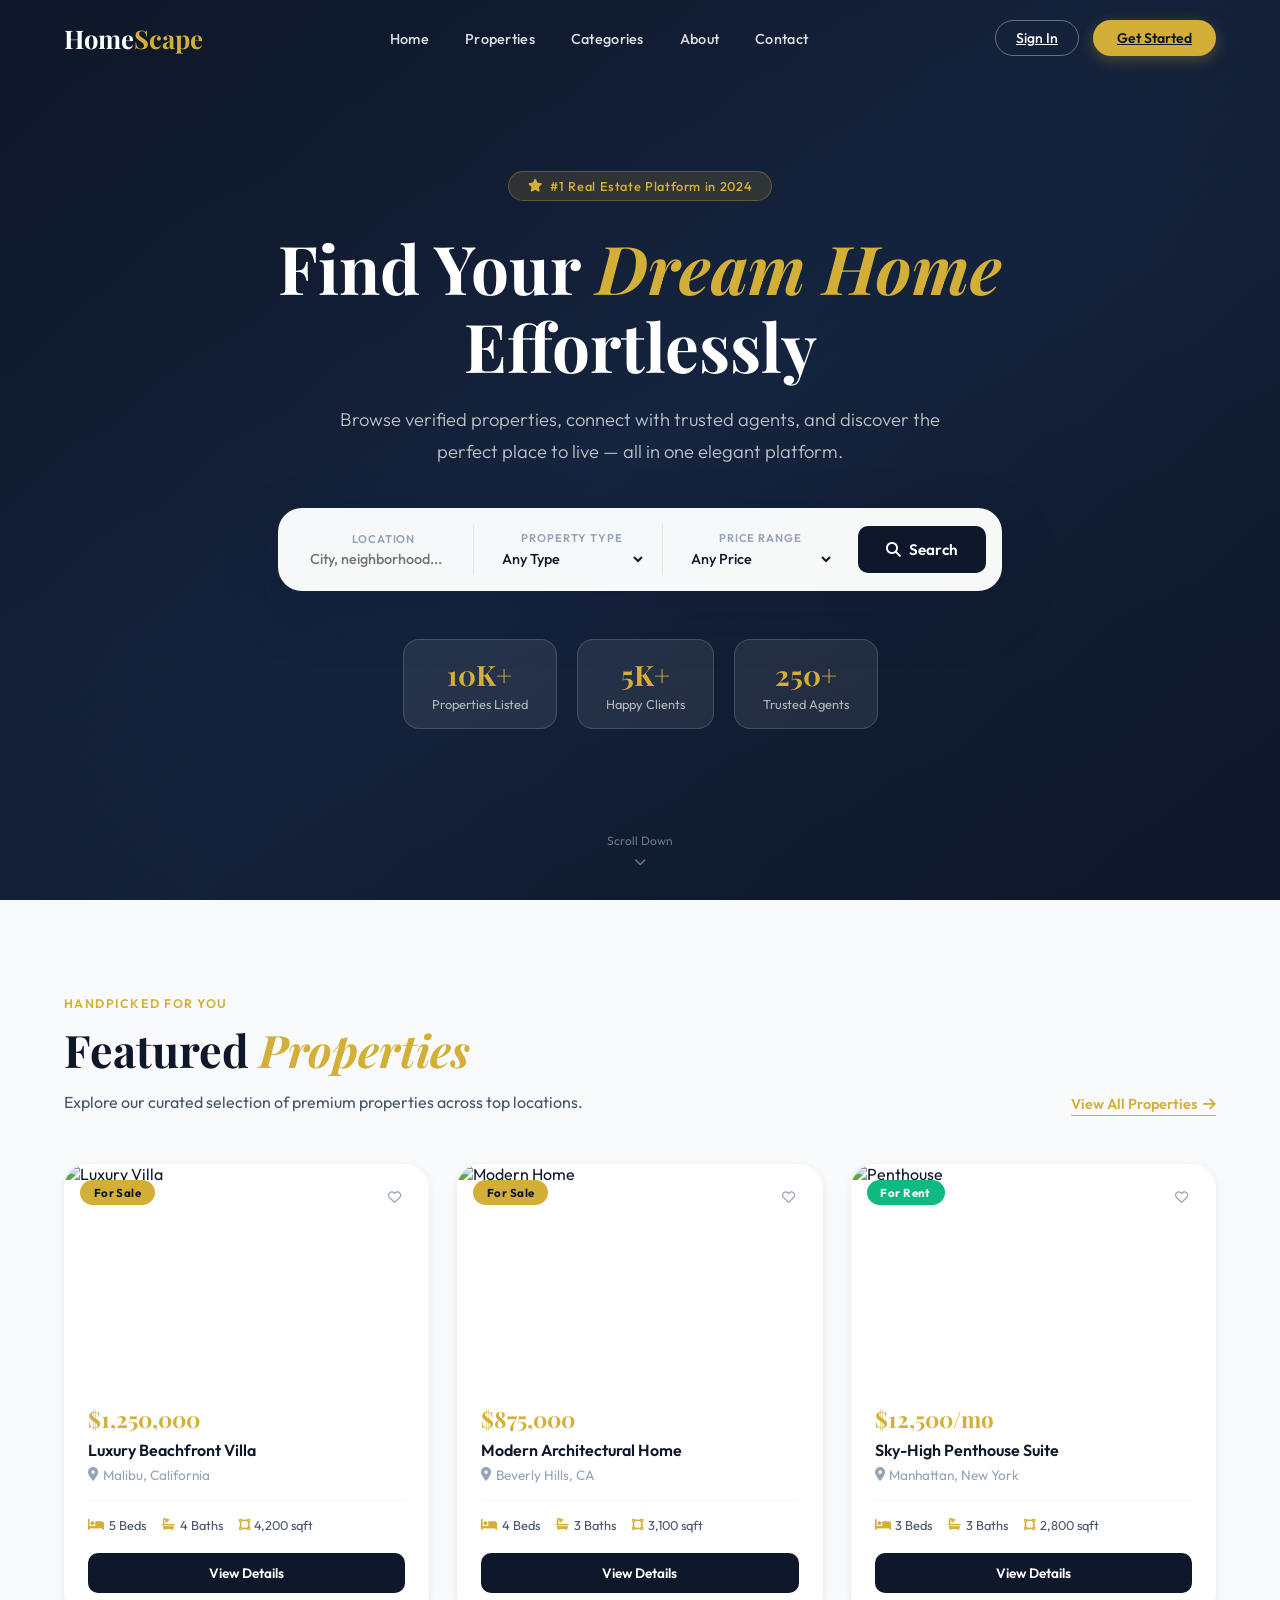
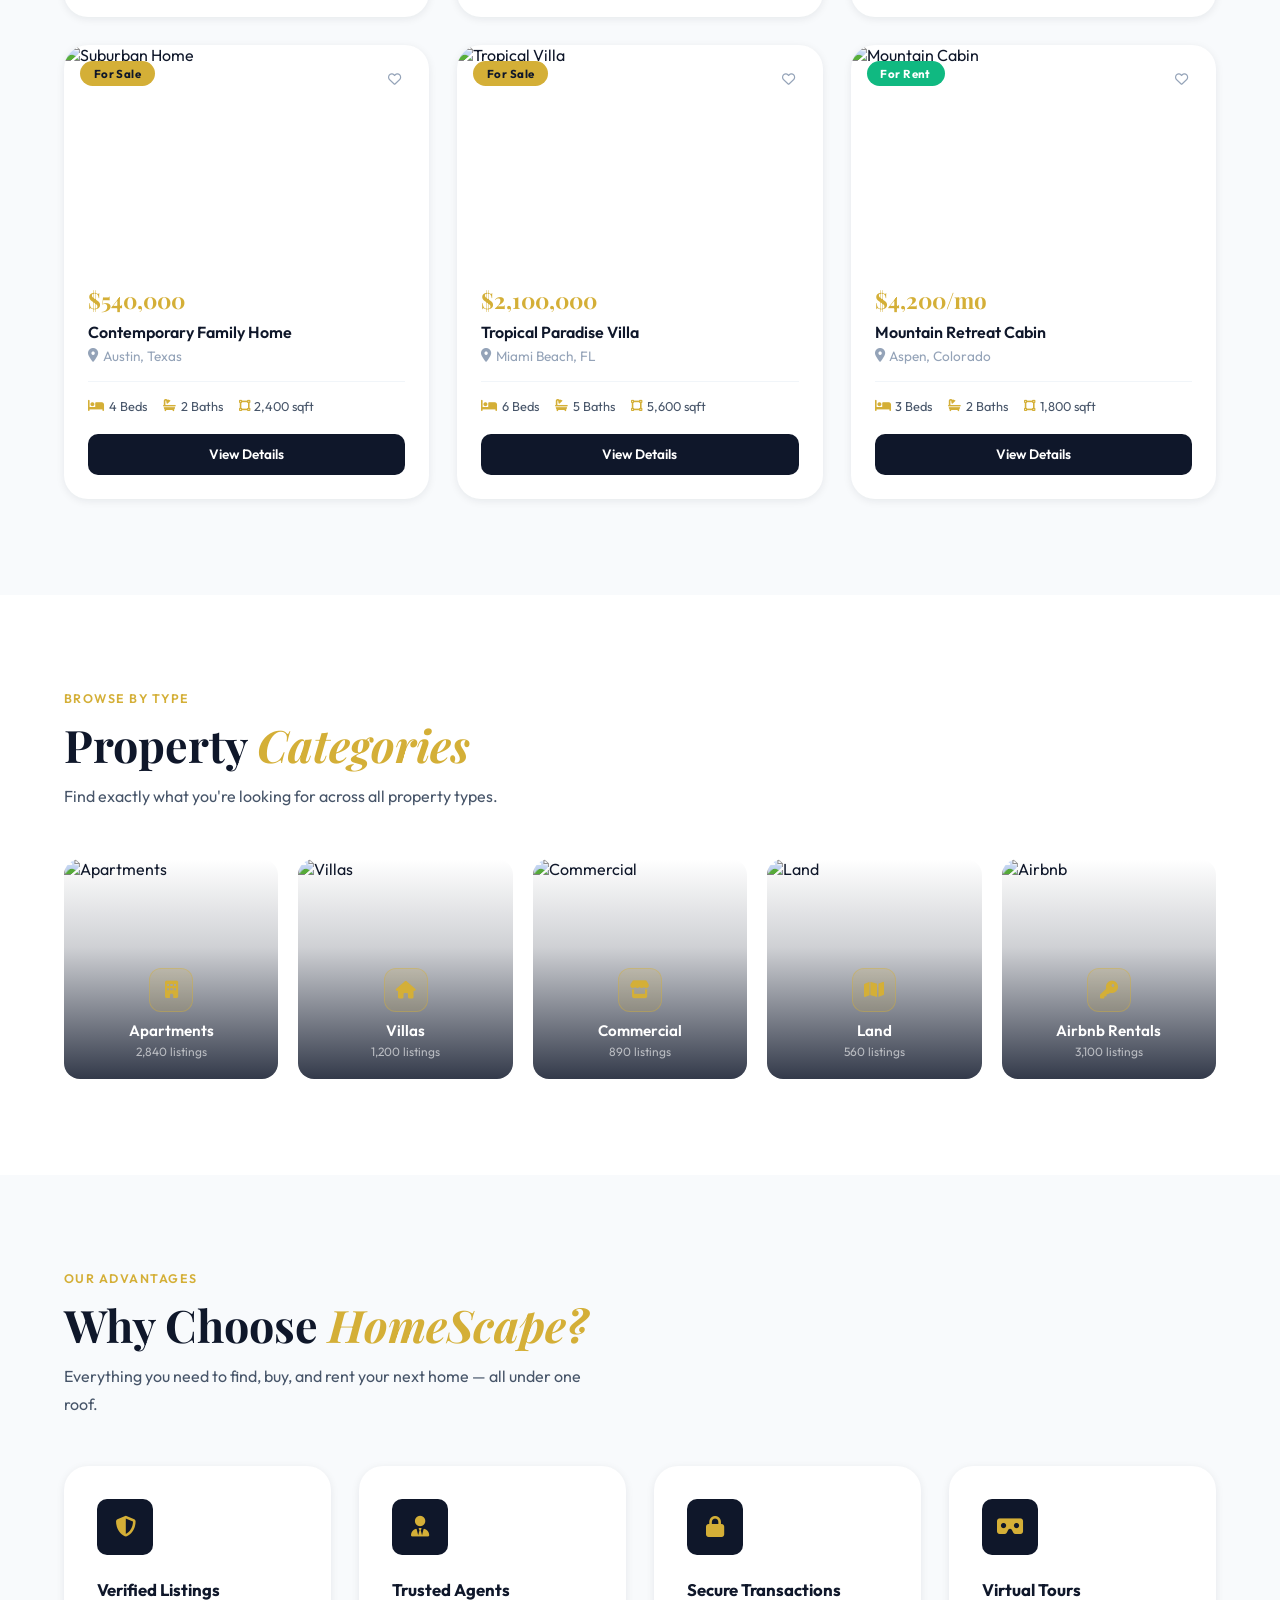
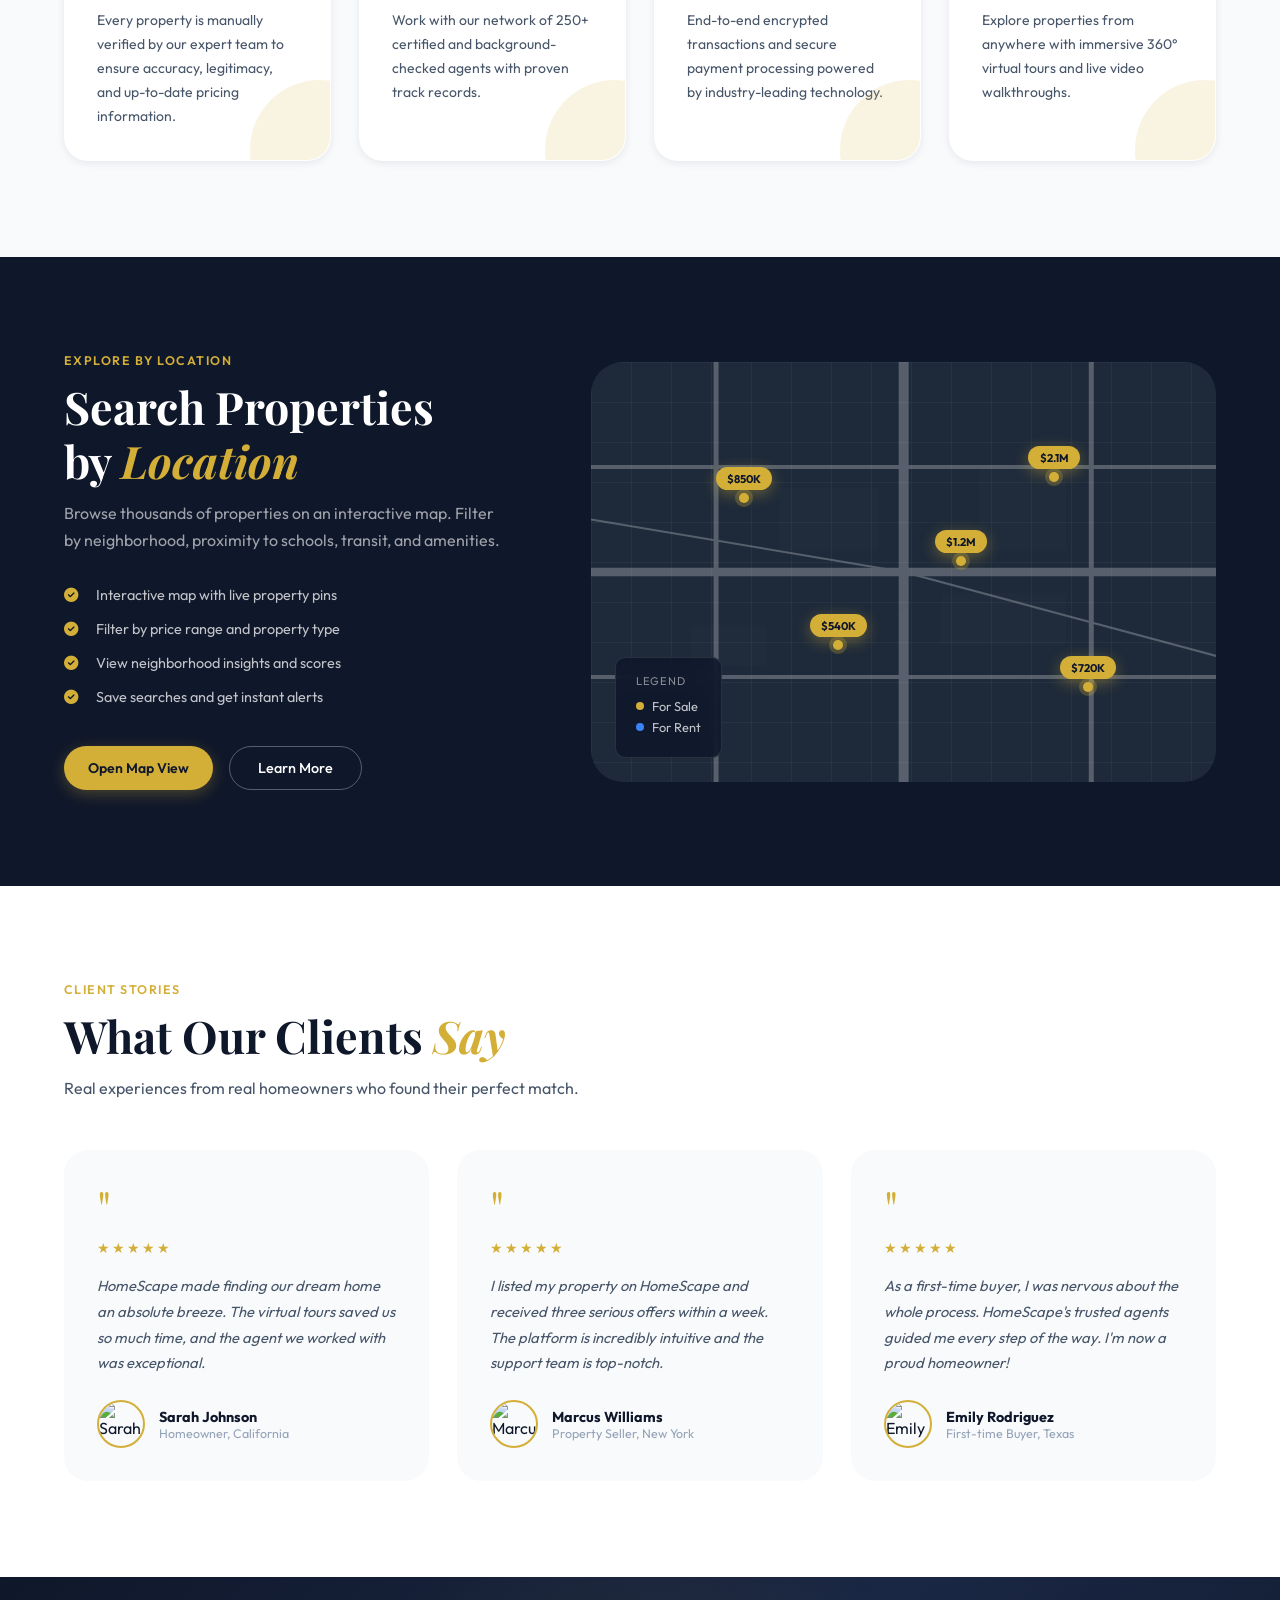
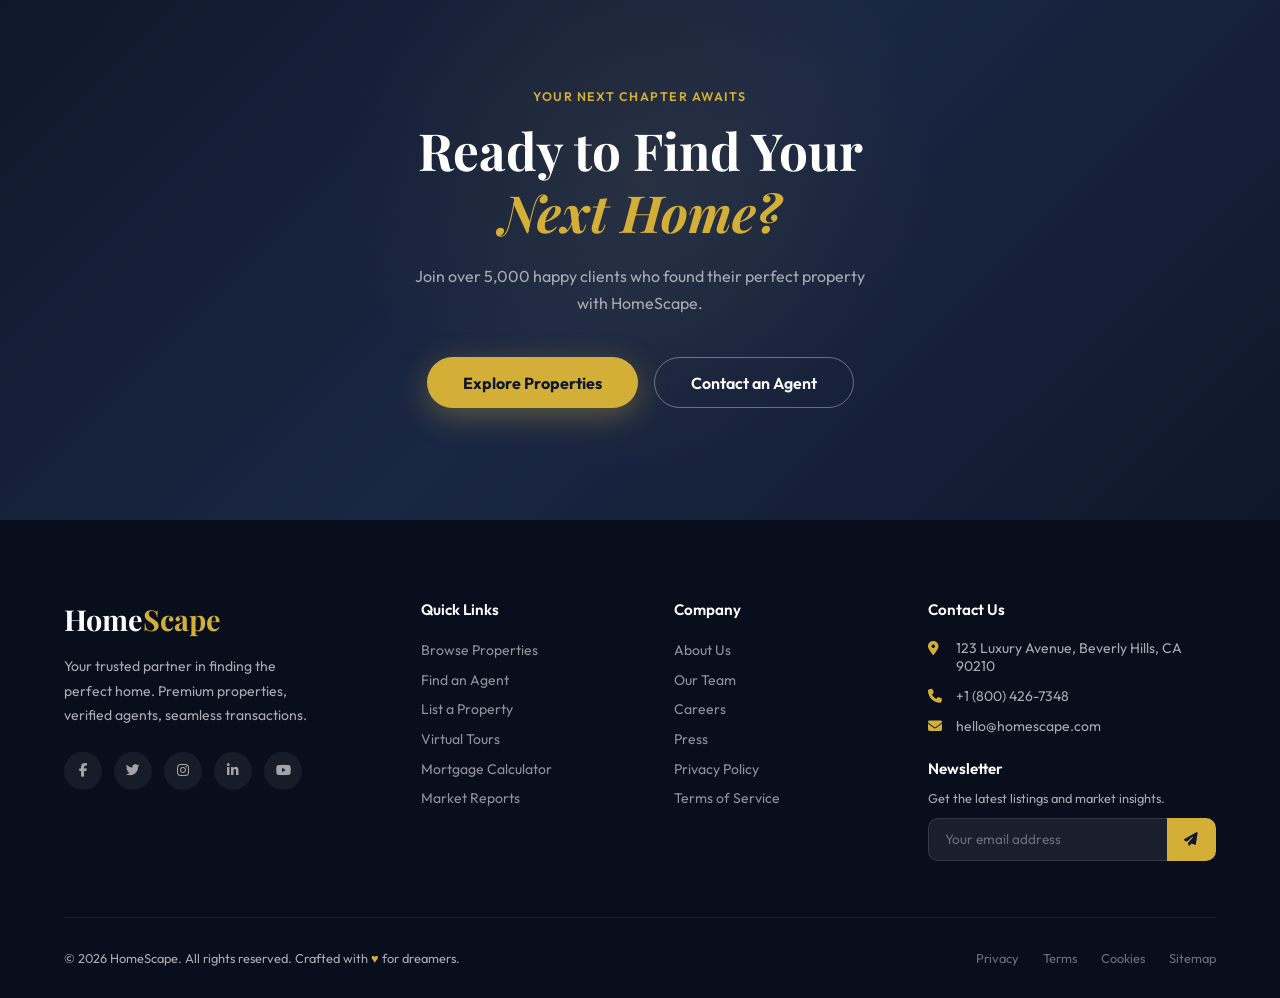
==== real-estate-website/frontend/landing.html @ cc68b68a "changes on login and registering" ====
<!DOCTYPE html>
<html lang="en">

<head>
  <meta charset="UTF-8">
  <meta name="viewport" content="width=device-width, initial-scale=1.0">
  <title>HomeScape — Find Your Dream Home</title>
  <link rel="preconnect" href="https://fonts.googleapis.com">
  <link rel="preconnect" href="https://fonts.gstatic.com" crossorigin>
  <link href="https://fonts.googleapis.com/css2?family=Playfair+Display:wght@400;500;600;700&family=Outfit:wght@300;400;500;600&display=swap" rel="stylesheet">
  <link rel="stylesheet" href="https://cdnjs.cloudflare.com/ajax/libs/font-awesome/6.5.0/css/all.min.css">
  <style>
    *,
    *::before,
    *::after {
      box-sizing: border-box;
      margin: 0;
      padding: 0;
    }

    :root {
      --navy: #0F172A;
      --navy-light: #1E293B;
      --navy-mid: #334155;
      --white: #FFFFFF;
      --gold: #D4AF37;
      --gold-light: #E8C84A;
      --gold-dim: rgba(212, 175, 55, 0.15);
      --gray-bg: #F8FAFC;
      --gray-100: #F1F5F9;
      --gray-200: #E2E8F0;
      --gray-400: #94A3B8;
      --gray-600: #475569;
      --shadow-sm: 0 2px 8px rgba(15, 23, 42, 0.08);
      --shadow-md: 0 8px 24px rgba(15, 23, 42, 0.12);
      --shadow-lg: 0 20px 60px rgba(15, 23, 42, 0.18);
      --shadow-gold: 0 8px 32px rgba(212, 175, 55, 0.25);
      --radius-sm: 10px;
      --radius-md: 16px;
      --radius-lg: 24px;
      --radius-xl: 32px;
      --transition: all 0.35s cubic-bezier(0.4, 0, 0.2, 1);
    }

    html {
      scroll-behavior: smooth;
    }

    body {
      font-family: 'Outfit', sans-serif;
      background: var(--white);
      color: var(--navy);
      overflow-x: hidden;
    }

    /* ── LOADER ── */
    #loader {
      position: fixed;
      inset: 0;
      background: var(--navy);
      display: flex;
      flex-direction: column;
      align-items: center;
      justify-content: center;
      z-index: 9999;
      transition: opacity 0.6s ease, visibility 0.6s ease;
    }

    #loader.hidden {
      opacity: 0;
      visibility: hidden;
    }

    .loader-logo {
      font-family: 'Playfair Display', serif;
      font-size: 2.5rem;
      color: var(--white);
      font-weight: 700;
    }

    .loader-logo span {
      color: var(--gold);
    }

    .loader-bar {
      width: 200px;
      height: 3px;
      background: rgba(255, 255, 255, 0.1);
      border-radius: 10px;
      margin-top: 1.5rem;
      overflow: hidden;
    }

    .loader-fill {
      height: 100%;
      background: var(--gold);
      border-radius: 10px;
      animation: load 1.4s ease forwards;
    }

    @keyframes load {
      from {
        width: 0
      }

      to {
        width: 100%
      }
    }

    /* ── NAVBAR ── */
    nav {
      position: fixed;
      top: 0;
      left: 0;
      right: 0;
      z-index: 1000;
      padding: 1.25rem 5%;
      display: flex;
      align-items: center;
      justify-content: space-between;
      transition: var(--transition);
    }

    nav.scrolled {
      background: rgba(15, 23, 42, 0.85);
      backdrop-filter: blur(20px);
      -webkit-backdrop-filter: blur(20px);
      border-bottom: 1px solid rgba(212, 175, 55, 0.15);
      padding: 0.875rem 5%;
      box-shadow: 0 4px 30px rgba(0, 0, 0, 0.3);
    }

    .nav-logo {
      font-family: 'Playfair Display', serif;
      font-size: 1.6rem;
      font-weight: 700;
      color: var(--white);
      text-decoration: none;
    }

    .nav-logo span {
      color: var(--gold);
    }

    .nav-links {
      display: flex;
      align-items: center;
      gap: 2.25rem;
      list-style: none;
    }

    .nav-links a {
      color: rgba(255, 255, 255, 0.85);
      text-decoration: none;
      font-size: 0.9rem;
      font-weight: 500;
      letter-spacing: 0.02em;
      transition: var(--transition);
      position: relative;
    }

    .nav-links a::after {
      content: '';
      position: absolute;
      bottom: -4px;
      left: 0;
      width: 0;
      height: 2px;
      background: var(--gold);
      border-radius: 2px;
      transition: width 0.3s ease;
    }

    .nav-links a:hover {
      color: var(--white);
    }

    .nav-links a:hover::after {
      width: 100%;
    }

    .nav-actions {
      display: flex;
      align-items: center;
      gap: 0.875rem;
    }

    .btn-ghost {
      background: transparent;
      border: 1.5px solid rgba(255, 255, 255, 0.35);
      color: var(--white);
      padding: 0.5rem 1.25rem;
      border-radius: 50px;
      font-family: 'Outfit', sans-serif;
      font-size: 0.875rem;
      font-weight: 500;
      cursor: pointer;
      transition: var(--transition);
    }

    .btn-ghost:hover {
      border-color: var(--gold);
      color: var(--gold);
    }

    .btn-gold {
      background: var(--gold);
      border: none;
      color: var(--navy);
      padding: 0.55rem 1.5rem;
      border-radius: 50px;
      font-family: 'Outfit', sans-serif;
      font-size: 0.875rem;
      font-weight: 600;
      cursor: pointer;
      transition: var(--transition);
      box-shadow: 0 4px 15px rgba(212, 175, 55, 0.3);
    }

    .btn-gold:hover {
      background: var(--gold-light);
      transform: translateY(-1px);
      box-shadow: var(--shadow-gold);
    }

    .hamburger {
      display: none;
      flex-direction: column;
      gap: 5px;
      cursor: pointer;
      padding: 4px;
    }

    .hamburger span {
      width: 24px;
      height: 2px;
      background: var(--white);
      border-radius: 2px;
      transition: var(--transition);
    }

    .mobile-nav {
      display: none;
      position: fixed;
      top: 0;
      left: 0;
      right: 0;
      bottom: 0;
      background: var(--navy);
      z-index: 999;
      flex-direction: column;
      align-items: center;
      justify-content: center;
      gap: 2rem;
    }

    .mobile-nav.open {
      display: flex;
    }

    .mobile-nav a {
      color: var(--white);
      text-decoration: none;
      font-size: 1.5rem;
      font-weight: 500;
      transition: var(--transition);
    }

    .mobile-nav a:hover {
      color: var(--gold);
    }

    .mobile-close {
      position: absolute;
      top: 1.5rem;
      right: 5%;
      font-size: 1.5rem;
      color: var(--white);
      cursor: pointer;
    }

    /* ── HERO ── */
    #hero {
      min-height: 100vh;
      position: relative;
      display: flex;
      flex-direction: column;
      align-items: center;
      justify-content: center;
      overflow: hidden;
      background: linear-gradient(135deg, #0F172A 0%, #1E3A5F 50%, #0F172A 100%);
    }

    .hero-bg {
      position: absolute;
      inset: 0;
      background-image: url('https://images.unsplash.com/photo-1600596542815-ffad4c1539a9?w=1800&q=80');
      background-size: cover;
      background-position: center;
      opacity: 0.35;
    }

    .hero-overlay {
      position: absolute;
      inset: 0;
      background: linear-gradient(160deg, rgba(15, 23, 42, 0.85) 0%, rgba(15, 23, 42, 0.6) 50%, rgba(15, 23, 42, 0.9) 100%);
    }

    .hero-content {
      position: relative;
      z-index: 2;
      text-align: center;
      padding: 0 5%;
      max-width: 900px;
    }

    .hero-badge {
      display: inline-flex;
      align-items: center;
      gap: 0.5rem;
      background: var(--gold-dim);
      border: 1px solid rgba(212, 175, 55, 0.3);
      color: var(--gold);
      padding: 0.4rem 1.2rem;
      border-radius: 50px;
      font-size: 0.8rem;
      font-weight: 500;
      letter-spacing: 0.05em;
      margin-bottom: 1.75rem;
      animation: fadeUp 0.8s ease 0.3s both;
    }

    .hero-h1 {
      font-family: 'Playfair Display', serif;
      font-size: clamp(2.4rem, 5.5vw, 4.2rem);
      font-weight: 700;
      color: var(--white);
      line-height: 1.15;
      margin-bottom: 1.25rem;
      animation: fadeUp 0.8s ease 0.5s both;
    }

    .hero-h1 em {
      font-style: italic;
      color: var(--gold);
    }

    .hero-sub {
      font-size: clamp(0.95rem, 2vw, 1.15rem);
      color: rgba(255, 255, 255, 0.72);
      max-width: 600px;
      margin: 0 auto 2.5rem;
      line-height: 1.75;
      font-weight: 300;
      animation: fadeUp 0.8s ease 0.7s both;
    }

    /* Search bar */
    .search-box {
      background: rgba(255, 255, 255, 0.97);
      border-radius: var(--radius-lg);
      padding: 1rem 1rem;
      display: flex;
      align-items: center;
      gap: 0.5rem;
      box-shadow: var(--shadow-lg);
      max-width: 780px;
      margin: 0 auto 3rem;
      animation: fadeUp 0.8s ease 0.9s both;
      flex-wrap: wrap;
    }

    .search-field {
      flex: 1;
      min-width: 140px;
      display: flex;
      flex-direction: column;
      padding: 0.4rem 1rem;
      border-right: 1px solid var(--gray-200);
    }

    .search-field:last-of-type {
      border-right: none;
    }

    .search-field label {
      font-size: 0.7rem;
      font-weight: 600;
      color: var(--gray-400);
      text-transform: uppercase;
      letter-spacing: 0.08em;
      margin-bottom: 0.25rem;
    }

    .search-field input,
    .search-field select {
      border: none;
      outline: none;
      font-family: 'Outfit', sans-serif;
      font-size: 0.9rem;
      font-weight: 500;
      color: var(--navy);
      background: transparent;
      cursor: pointer;
    }

    .search-field select option {
      color: var(--navy);
    }

    .search-btn {
      background: var(--navy);
      color: var(--white);
      border: none;
      padding: 0.875rem 1.75rem;
      border-radius: var(--radius-sm);
      font-family: 'Outfit', sans-serif;
      font-size: 0.95rem;
      font-weight: 600;
      cursor: pointer;
      display: flex;
      align-items: center;
      gap: 0.5rem;
      transition: var(--transition);
      white-space: nowrap;
    }

    .search-btn:hover {
      background: var(--gold);
      color: var(--navy);
    }

    /* Floating stats */
    .hero-stats {
      display: flex;
      justify-content: center;
      gap: 1.25rem;
      flex-wrap: wrap;
      animation: fadeUp 0.8s ease 1.1s both;
    }

    .stat-card {
      background: rgba(255, 255, 255, 0.08);
      border: 1px solid rgba(255, 255, 255, 0.15);
      backdrop-filter: blur(12px);
      padding: 1rem 1.75rem;
      border-radius: var(--radius-md);
      text-align: center;
      transition: var(--transition);
    }

    .stat-card:hover {
      background: rgba(212, 175, 55, 0.15);
      border-color: rgba(212, 175, 55, 0.4);
      transform: translateY(-3px);
    }

    .stat-num {
      font-family: 'Playfair Display', serif;
      font-size: 1.75rem;
      font-weight: 700;
      color: var(--gold);
    }

    .stat-label {
      font-size: 0.8rem;
      color: rgba(255, 255, 255, 0.65);
      margin-top: 0.2rem;
      font-weight: 400;
    }

    .scroll-hint {
      position: absolute;
      bottom: 2rem;
      left: 50%;
      transform: translateX(-50%);
      display: flex;
      flex-direction: column;
      align-items: center;
      gap: 0.5rem;
      color: rgba(255, 255, 255, 0.4);
      font-size: 0.75rem;
      animation: bounce 2s infinite;
    }

    @keyframes bounce {

      0%,
      100% {
        transform: translateX(-50%) translateY(0)
      }

      50% {
        transform: translateX(-50%) translateY(6px)
      }
    }

    /* ── SECTION COMMONS ── */
    section {
      padding: 6rem 5%;
    }

    .section-label {
      font-size: 0.78rem;
      font-weight: 600;
      letter-spacing: 0.12em;
      text-transform: uppercase;
      color: var(--gold);
      margin-bottom: 0.75rem;
    }

    .section-title {
      font-family: 'Playfair Display', serif;
      font-size: clamp(1.9rem, 3.5vw, 2.8rem);
      font-weight: 700;
      color: var(--navy);
      line-height: 1.2;
    }

    .section-title em {
      font-style: italic;
      color: var(--gold);
    }

    .section-sub {
      color: var(--gray-600);
      font-size: 1rem;
      line-height: 1.7;
      max-width: 520px;
      margin-top: 0.75rem;
    }

    .section-header {
      display: flex;
      justify-content: space-between;
      align-items: flex-end;
      margin-bottom: 3rem;
      flex-wrap: wrap;
      gap: 1.5rem;
    }

    .link-gold {
      color: var(--gold);
      text-decoration: none;
      font-weight: 600;
      font-size: 0.9rem;
      display: flex;
      align-items: center;
      gap: 0.4rem;
      border-bottom: 1px solid var(--gold);
      padding-bottom: 2px;
      transition: var(--transition);
    }

    .link-gold:hover {
      gap: 0.75rem;
    }

    /* ── FEATURED PROPERTIES ── */
    #properties {
      background: var(--gray-bg);
    }

    .properties-grid {
      display: grid;
      grid-template-columns: repeat(auto-fit, minmax(300px, 1fr));
      gap: 1.75rem;
    }

    .prop-card {
      background: var(--white);
      border-radius: var(--radius-lg);
      overflow: hidden;
      box-shadow: var(--shadow-sm);
      transition: var(--transition);
      cursor: pointer;
    }

    .prop-card:hover {
      transform: translateY(-6px);
      box-shadow: var(--shadow-lg);
    }

    .prop-img {
      position: relative;
      height: 220px;
      overflow: hidden;
    }

    .prop-img img {
      width: 100%;
      height: 100%;
      object-fit: cover;
      transition: transform 0.5s ease;
    }

    .prop-card:hover .prop-img img {
      transform: scale(1.07);
    }

    .prop-badge {
      position: absolute;
      top: 1rem;
      left: 1rem;
      background: var(--gold);
      color: var(--navy);
      font-size: 0.72rem;
      font-weight: 700;
      padding: 0.3rem 0.85rem;
      border-radius: 50px;
      letter-spacing: 0.04em;
    }

    .prop-badge.rent {
      background: #10B981;
      color: white;
    }

    .prop-fav {
      position: absolute;
      top: 1rem;
      right: 1rem;
      width: 36px;
      height: 36px;
      background: rgba(255, 255, 255, 0.9);
      border-radius: 50%;
      display: flex;
      align-items: center;
      justify-content: center;
      cursor: pointer;
      transition: var(--transition);
      border: none;
    }

    .prop-fav:hover {
      background: #FEE2E2;
    }

    .prop-fav i {
      color: var(--gray-400);
      font-size: 0.85rem;
      transition: var(--transition);
    }

    .prop-fav:hover i,
    .prop-fav.active i {
      color: #EF4444;
    }

    .prop-body {
      padding: 1.25rem 1.5rem 1.5rem;
    }

    .prop-price {
      font-family: 'Playfair Display', serif;
      font-size: 1.4rem;
      font-weight: 700;
      color: var(--gold);
      margin-bottom: 0.4rem;
    }

    .prop-title {
      font-size: 1rem;
      font-weight: 600;
      color: var(--navy);
      margin-bottom: 0.35rem;
    }

    .prop-loc {
      font-size: 0.85rem;
      color: var(--gray-400);
      display: flex;
      align-items: center;
      gap: 0.3rem;
      margin-bottom: 1rem;
    }

    .prop-specs {
      display: flex;
      gap: 1rem;
      padding-top: 1rem;
      border-top: 1px solid var(--gray-100);
      font-size: 0.8rem;
      color: var(--gray-600);
      flex-wrap: wrap;
    }

    .prop-spec {
      display: flex;
      align-items: center;
      gap: 0.3rem;
    }

    .prop-spec i {
      color: var(--gold);
      font-size: 0.8rem;
    }

    .prop-actions {
      display: flex;
      gap: 0.75rem;
      margin-top: 1.25rem;
    }

    .btn-view {
      flex: 1;
      background: var(--navy);
      color: var(--white);
      border: none;
      padding: 0.7rem;
      border-radius: var(--radius-sm);
      font-family: 'Outfit', sans-serif;
      font-size: 0.85rem;
      font-weight: 600;
      cursor: pointer;
      transition: var(--transition);
    }

    .btn-view:hover {
      background: var(--gold);
      color: var(--navy);
    }

    /* ── CATEGORIES ── */
    #categories {
      background: var(--white);
    }

    .categories-grid {
      display: grid;
      grid-template-columns: repeat(5, 1fr);
      gap: 1.25rem;
    }

    .cat-card {
      position: relative;
      border-radius: var(--radius-md);
      overflow: hidden;
      height: 220px;
      cursor: pointer;
      transition: var(--transition);
    }

    .cat-card:hover {
      transform: translateY(-5px);
      box-shadow: var(--shadow-lg);
    }

    .cat-card img {
      width: 100%;
      height: 100%;
      object-fit: cover;
      transition: transform 0.5s ease;
    }

    .cat-card:hover img {
      transform: scale(1.08);
    }

    .cat-overlay {
      position: absolute;
      inset: 0;
      background: linear-gradient(to top, rgba(15, 23, 42, 0.85) 0%, rgba(15, 23, 42, 0.2) 60%, transparent 100%);
      display: flex;
      flex-direction: column;
      align-items: center;
      justify-content: flex-end;
      padding: 1.25rem;
      text-align: center;
    }

    .cat-icon {
      width: 44px;
      height: 44px;
      background: var(--gold-dim);
      border: 1.5px solid rgba(212, 175, 55, 0.4);
      border-radius: 12px;
      display: flex;
      align-items: center;
      justify-content: center;
      margin-bottom: 0.6rem;
      font-size: 1.1rem;
      color: var(--gold);
      transition: var(--transition);
    }

    .cat-card:hover .cat-icon {
      background: var(--gold);
      color: var(--navy);
    }

    .cat-name {
      color: var(--white);
      font-weight: 600;
      font-size: 0.95rem;
    }

    .cat-count {
      color: rgba(255, 255, 255, 0.6);
      font-size: 0.75rem;
      margin-top: 0.2rem;
    }

    /* ── WHY CHOOSE US ── */
    #why {
      background: var(--gray-bg);
    }

    .why-grid {
      display: grid;
      grid-template-columns: repeat(auto-fit, minmax(240px, 1fr));
      gap: 1.75rem;
    }

    .why-card {
      background: var(--white);
      border-radius: var(--radius-lg);
      padding: 2rem;
      box-shadow: var(--shadow-sm);
      transition: var(--transition);
      border: 1px solid transparent;
      position: relative;
      overflow: hidden;
    }

    .why-card::before {
      content: '';
      position: absolute;
      bottom: -60px;
      right: -60px;
      width: 140px;
      height: 140px;
      background: var(--gold-dim);
      border-radius: 50%;
      transition: var(--transition);
    }

    .why-card:hover {
      border-color: rgba(212, 175, 55, 0.25);
      box-shadow: var(--shadow-md);
      transform: translateY(-4px);
    }

    .why-card:hover::before {
      transform: scale(1.4);
    }

    .why-icon {
      width: 56px;
      height: 56px;
      background: var(--navy);
      border-radius: var(--radius-sm);
      display: flex;
      align-items: center;
      justify-content: center;
      font-size: 1.3rem;
      color: var(--gold);
      margin-bottom: 1.5rem;
      transition: var(--transition);
    }

    .why-card:hover .why-icon {
      background: var(--gold);
      color: var(--navy);
    }

    .why-title {
      font-size: 1.05rem;
      font-weight: 700;
      color: var(--navy);
      margin-bottom: 0.6rem;
    }

    .why-desc {
      font-size: 0.875rem;
      color: var(--gray-600);
      line-height: 1.7;
    }

    /* ── MAP SECTION ── */
    #map-section {
      background: var(--navy);
      color: var(--white);
      overflow: hidden;
    }

    .map-inner {
      display: grid;
      grid-template-columns: 1fr 1.4fr;
      gap: 5rem;
      align-items: center;
    }

    .map-text .section-title {
      color: var(--white);
    }

    .map-text .section-sub {
      color: rgba(255, 255, 255, 0.6);
    }

    .map-features {
      list-style: none;
      margin-top: 2rem;
      display: flex;
      flex-direction: column;
      gap: 1rem;
    }

    .map-features li {
      display: flex;
      align-items: center;
      gap: 0.75rem;
      font-size: 0.9rem;
      color: rgba(255, 255, 255, 0.75);
    }

    .map-features li i {
      color: var(--gold);
      width: 20px;
    }

    .map-cta-group {
      display: flex;
      gap: 1rem;
      margin-top: 2.5rem;
      flex-wrap: wrap;
    }

    .btn-navy-outline {
      background: transparent;
      border: 1.5px solid rgba(255, 255, 255, 0.3);
      color: var(--white);
      padding: 0.75rem 1.75rem;
      border-radius: 50px;
      font-family: 'Outfit', sans-serif;
      font-size: 0.9rem;
      font-weight: 500;
      cursor: pointer;
      transition: var(--transition);
    }

    .btn-navy-outline:hover {
      border-color: var(--gold);
      color: var(--gold);
    }

    .map-visual {
      position: relative;
      border-radius: var(--radius-xl);
      overflow: hidden;
      height: 420px;
      background: #1E2A3A;
    }

    .map-pins {
      position: absolute;
      inset: 0;
    }

    .map-grid {
      position: absolute;
      inset: 0;
      background-image: linear-gradient(rgba(255, 255, 255, 0.04) 1px, transparent 1px), linear-gradient(90deg, rgba(255, 255, 255, 0.04) 1px, transparent 1px);
      background-size: 40px 40px;
    }

    .map-roads {
      position: absolute;
      inset: 0;
    }

    .map-roads svg {
      width: 100%;
      height: 100%;
      opacity: 0.25;
    }

    .pin {
      position: absolute;
      display: flex;
      flex-direction: column;
      align-items: center;
      cursor: pointer;
      transition: var(--transition);
    }

    .pin:hover {
      transform: scale(1.1);
      z-index: 10;
    }

    .pin-bubble {
      background: var(--gold);
      color: var(--navy);
      font-size: 0.7rem;
      font-weight: 700;
      padding: 0.3rem 0.7rem;
      border-radius: 50px;
      white-space: nowrap;
      box-shadow: 0 4px 15px rgba(212, 175, 55, 0.4);
    }

    .pin-dot {
      width: 10px;
      height: 10px;
      background: var(--gold);
      border-radius: 50%;
      margin-top: 3px;
      box-shadow: 0 0 0 4px rgba(212, 175, 55, 0.25);
    }

    .pin1 {
      top: 25%;
      left: 20%;
    }

    .pin2 {
      top: 40%;
      left: 55%;
    }

    .pin3 {
      top: 60%;
      left: 35%;
    }

    .pin4 {
      top: 20%;
      left: 70%;
    }

    .pin5 {
      top: 70%;
      left: 75%;
    }

    .map-legend {
      position: absolute;
      bottom: 1.5rem;
      left: 1.5rem;
      background: rgba(15, 23, 42, 0.85);
      backdrop-filter: blur(10px);
      border: 1px solid rgba(255, 255, 255, 0.1);
      border-radius: var(--radius-sm);
      padding: 1rem 1.25rem;
    }

    .map-legend-title {
      font-size: 0.7rem;
      text-transform: uppercase;
      letter-spacing: 0.08em;
      color: rgba(255, 255, 255, 0.5);
      margin-bottom: 0.6rem;
    }

    .map-legend-item {
      display: flex;
      align-items: center;
      gap: 0.5rem;
      font-size: 0.8rem;
      color: rgba(255, 255, 255, 0.75);
      margin-bottom: 0.35rem;
    }

    .dot-gold {
      width: 8px;
      height: 8px;
      background: var(--gold);
      border-radius: 50%;
    }

    .dot-blue {
      width: 8px;
      height: 8px;
      background: #3B82F6;
      border-radius: 50%;
    }

    /* ── TESTIMONIALS ── */
    #testimonials {
      background: var(--white);
    }

    .testi-grid {
      display: grid;
      grid-template-columns: repeat(auto-fit, minmax(300px, 1fr));
      gap: 1.75rem;
    }

    .testi-card {
      background: var(--gray-bg);
      border-radius: var(--radius-lg);
      padding: 2rem;
      transition: var(--transition);
      border: 1px solid transparent;
      position: relative;
    }

    .testi-card:hover {
      border-color: rgba(212, 175, 55, 0.2);
      box-shadow: var(--shadow-md);
      transform: translateY(-4px);
    }

    .testi-quote {
      font-size: 3rem;
      color: var(--gold);
      line-height: 1;
      font-family: 'Playfair Display', serif;
      margin-bottom: 0.5rem;
    }

    .testi-stars {
      color: var(--gold);
      font-size: 0.85rem;
      margin-bottom: 1rem;
      letter-spacing: 2px;
    }

    .testi-text {
      font-size: 0.92rem;
      color: var(--gray-600);
      line-height: 1.75;
      margin-bottom: 1.5rem;
      font-style: italic;
    }

    .testi-author {
      display: flex;
      align-items: center;
      gap: 0.875rem;
    }

    .testi-avatar {
      width: 48px;
      height: 48px;
      border-radius: 50%;
      object-fit: cover;
      border: 2px solid var(--gold);
    }

    .testi-name {
      font-weight: 700;
      font-size: 0.9rem;
      color: var(--navy);
    }

    .testi-role {
      font-size: 0.78rem;
      color: var(--gray-400);
    }

    /* ── CTA ── */
    #cta {
      background: linear-gradient(135deg, #0F172A 0%, #1A2744 50%, #0F172A 100%);
      text-align: center;
      padding: 7rem 5%;
      position: relative;
      overflow: hidden;
    }

    #cta::before {
      content: '';
      position: absolute;
      top: -100px;
      left: 50%;
      transform: translateX(-50%);
      width: 600px;
      height: 600px;
      background: radial-gradient(circle, rgba(212, 175, 55, 0.08) 0%, transparent 70%);
      border-radius: 50%;
      pointer-events: none;
    }

    .cta-label {
      font-size: 0.78rem;
      font-weight: 600;
      letter-spacing: 0.12em;
      text-transform: uppercase;
      color: var(--gold);
      margin-bottom: 1rem;
    }

    .cta-title {
      font-family: 'Playfair Display', serif;
      font-size: clamp(2rem, 4vw, 3.2rem);
      font-weight: 700;
      color: var(--white);
      margin-bottom: 1.25rem;
      line-height: 1.2;
    }

    .cta-title em {
      font-style: italic;
      color: var(--gold);
    }

    .cta-sub {
      color: rgba(255, 255, 255, 0.6);
      font-size: 1rem;
      max-width: 480px;
      margin: 0 auto 2.5rem;
      line-height: 1.7;
    }

    .cta-actions {
      display: flex;
      justify-content: center;
      gap: 1rem;
      flex-wrap: wrap;
    }

    .btn-gold-lg {
      background: var(--gold);
      color: var(--navy);
      border: none;
      padding: 0.9rem 2.25rem;
      border-radius: 50px;
      font-family: 'Outfit', sans-serif;
      font-size: 1rem;
      font-weight: 700;
      cursor: pointer;
      transition: var(--transition);
      box-shadow: 0 8px 30px rgba(212, 175, 55, 0.35);
    }

    .btn-gold-lg:hover {
      background: var(--gold-light);
      transform: translateY(-2px);
      box-shadow: var(--shadow-gold);
    }

    .btn-outline-lg {
      background: transparent;
      border: 1.5px solid rgba(255, 255, 255, 0.35);
      color: var(--white);
      padding: 0.9rem 2.25rem;
      border-radius: 50px;
      font-family: 'Outfit', sans-serif;
      font-size: 1rem;
      font-weight: 600;
      cursor: pointer;
      transition: var(--transition);
    }

    .btn-outline-lg:hover {
      border-color: var(--gold);
      color: var(--gold);
    }

    /* ── FOOTER ── */
    footer {
      background: #080E1C;
      color: rgba(255, 255, 255, 0.65);
      padding: 5rem 5% 2rem;
    }

    .footer-top {
      display: grid;
      grid-template-columns: 1.5fr 1fr 1fr 1.4fr;
      gap: 3rem;
      margin-bottom: 3.5rem;
    }

    .footer-brand .nav-logo {
      font-size: 1.8rem;
      display: inline-block;
      margin-bottom: 1rem;
    }

    .footer-brand p {
      font-size: 0.875rem;
      line-height: 1.75;
      max-width: 260px;
    }

    .footer-socials {
      display: flex;
      gap: 0.75rem;
      margin-top: 1.5rem;
    }

    .social-btn {
      width: 38px;
      height: 38px;
      background: rgba(255, 255, 255, 0.06);
      border-radius: 50%;
      display: flex;
      align-items: center;
      justify-content: center;
      text-decoration: none;
      color: rgba(255, 255, 255, 0.6);
      font-size: 0.85rem;
      transition: var(--transition);
    }

    .social-btn:hover {
      background: var(--gold);
      color: var(--navy);
    }

    .footer-col h4 {
      color: var(--white);
      font-size: 0.95rem;
      font-weight: 600;
      margin-bottom: 1.25rem;
    }

    .footer-col ul {
      list-style: none;
      display: flex;
      flex-direction: column;
      gap: 0.6rem;
    }

    .footer-col a {
      color: rgba(255, 255, 255, 0.55);
      text-decoration: none;
      font-size: 0.875rem;
      transition: var(--transition);
    }

    .footer-col a:hover {
      color: var(--gold);
      padding-left: 4px;
    }

    .footer-contact-item {
      display: flex;
      align-items: flex-start;
      gap: 0.75rem;
      font-size: 0.875rem;
      margin-bottom: 0.75rem;
    }

    .footer-contact-item i {
      color: var(--gold);
      margin-top: 2px;
      width: 16px;
    }

    .newsletter-form {
      display: flex;
      gap: 0;
      margin-top: 0.5rem;
    }

    .newsletter-input {
      flex: 1;
      background: rgba(255, 255, 255, 0.07);
      border: 1px solid rgba(255, 255, 255, 0.12);
      border-right: none;
      color: var(--white);
      padding: 0.7rem 1rem;
      border-radius: var(--radius-sm) 0 0 var(--radius-sm);
      font-family: 'Outfit', sans-serif;
      font-size: 0.85rem;
      outline: none;
    }

    .newsletter-input::placeholder {
      color: rgba(255, 255, 255, 0.35);
    }

    .newsletter-btn {
      background: var(--gold);
      border: none;
      color: var(--navy);
      padding: 0.7rem 1.1rem;
      border-radius: 0 var(--radius-sm) var(--radius-sm) 0;
      cursor: pointer;
      font-size: 0.85rem;
      font-weight: 600;
      transition: var(--transition);
    }

    .newsletter-btn:hover {
      background: var(--gold-light);
    }

    .footer-bottom {
      border-top: 1px solid rgba(255, 255, 255, 0.07);
      padding-top: 2rem;
      display: flex;
      justify-content: space-between;
      align-items: center;
      flex-wrap: wrap;
      gap: 1rem;
      font-size: 0.8rem;
    }

    .footer-bottom-links {
      display: flex;
      gap: 1.5rem;
    }

    .footer-bottom-links a {
      color: rgba(255, 255, 255, 0.4);
      text-decoration: none;
      transition: var(--transition);
    }

    .footer-bottom-links a:hover {
      color: var(--gold);
    }

    /* ── SCROLL ANIMATIONS ── */
    @keyframes fadeUp {
      from {
        opacity: 0;
        transform: translateY(30px);
      }

      to {
        opacity: 1;
        transform: translateY(0);
      }
    }

    .fade-up {
      opacity: 0;
      transform: translateY(30px);
      transition: opacity 0.7s ease, transform 0.7s ease;
    }

    .fade-up.visible {
      opacity: 1;
      transform: translateY(0);
    }

    .fade-up-d1 {
      transition-delay: 0.1s;
    }

    .fade-up-d2 {
      transition-delay: 0.2s;
    }

    .fade-up-d3 {
      transition-delay: 0.3s;
    }

    .fade-up-d4 {
      transition-delay: 0.4s;
    }

    /* ── RESPONSIVE ── */
    @media (max-width: 1100px) {
      .categories-grid {
        grid-template-columns: repeat(3, 1fr);
      }

      .categories-grid .cat-card:nth-child(4),
      .categories-grid .cat-card:nth-child(5) {
        display: none;
      }

      .map-inner {
        grid-template-columns: 1fr;
      }

      .map-visual {
        height: 320px;
      }

      .footer-top {
        grid-template-columns: 1fr 1fr;
      }
    }

    @media (max-width: 768px) {
      nav {
        padding: 1rem 5%;
      }

      .nav-links,
      .nav-actions {
        display: none;
      }

      .hamburger {
        display: flex;
      }

      section {
        padding: 4rem 5%;
      }

      .search-box {
        flex-direction: column;
        gap: 0;
        padding: 0.75rem;
      }

      .search-field {
        border-right: none;
        border-bottom: 1px solid var(--gray-200);
        padding: 0.6rem 0.75rem;
        min-width: 100%;
      }

      .search-field:last-of-type {
        border-bottom: none;
      }

      .search-btn {
        width: 100%;
        justify-content: center;
        margin-top: 0.5rem;
      }

      .categories-grid {
        grid-template-columns: repeat(2, 1fr);
      }

      .categories-grid .cat-card:nth-child(4),
      .categories-grid .cat-card:nth-child(5) {
        display: block;
      }

      .footer-top {
        grid-template-columns: 1fr;
        gap: 2rem;
      }

      .footer-bottom {
        flex-direction: column;
        text-align: center;
      }

      .hero-stats {
        gap: 0.75rem;
      }

      .stat-card {
        padding: 0.75rem 1.25rem;
      }
    }

    @media (max-width: 480px) {
      .hero-h1 {
        font-size: 2rem;
      }

      .categories-grid {
        grid-template-columns: 1fr 1fr;
      }
    }
  </style>
</head>

<body>

  <!-- LOADER -->
  <div id="loader">
    <div class="loader-logo">Home<span>Scape</span></div>
    <div class="loader-bar">
      <div class="loader-fill"></div>
    </div>
  </div>

  <!-- MOBILE NAV -->
  <div class="mobile-nav" id="mobileNav">
    <i class="fas fa-times mobile-close" onclick="toggleMobile()"></i>
    <a href="#hero" onclick="toggleMobile()">Home</a>
    <a href="#properties" onclick="toggleMobile()">Properties</a>
    <a href="#categories" onclick="toggleMobile()">Categories</a>
    <a href="#why" onclick="toggleMobile()">About</a>
    <a href="#testimonials" onclick="toggleMobile()">Testimonials</a>
    <button class="btn-gold" style="font-size:1rem;padding:0.75rem 2.5rem" onclick="toggleMobile()">Get Started</button>
  </div>

  <!-- NAVBAR -->
  <nav id="navbar">
    <a href="#hero" class="nav-logo">Home<span>Scape</span></a>
    <ul class="nav-links">
      <li><a href="#hero">Home</a></li>
      <li><a href="#properties">Properties</a></li>
      <li><a href="#categories">Categories</a></li>
      <li><a href="#why">About</a></li>
      <li><a href="#testimonials">Contact</a></li>
    </ul>
    <div class="nav-actions">
      <a href="frontend/login.php" class="btn-ghost">Sign In</a>

      <a href="frontend/register.php" class="btn-gold">
        Get Started
      </a>
    </div>
    <div class="hamburger" onclick="toggleMobile()">
      <span></span><span></span><span></span>
    </div>
  </nav>

  <!-- HERO -->
  <section id="hero">
    <div class="hero-bg"></div>
    <div class="hero-overlay"></div>
    <div class="hero-content">
      <div class="hero-badge"><i class="fas fa-star"></i> #1 Real Estate Platform in 2024</div>
      <h1 class="hero-h1">Find Your <em>Dream Home</em><br>Effortlessly</h1>
      <p class="hero-sub">Browse verified properties, connect with trusted agents, and discover the perfect place to live — all in one elegant platform.</p>
      <div class="search-box">
        <div class="search-field">
          <label>Location</label>
          <input type="text" placeholder="City, neighborhood..." />
        </div>
        <div class="search-field">
          <label>Property Type</label>
          <select>
            <option value="">Any Type</option>
            <option>Apartment</option>
            <option>Villa</option>
            <option>House</option>
            <option>Commercial</option>
            <option>Land</option>
          </select>
        </div>
        <div class="search-field">
          <label>Price Range</label>
          <select>
            <option value="">Any Price</option>
            <option>Under $200K</option>
            <option>$200K – $500K</option>
            <option>$500K – $1M</option>
            <option>$1M – $5M</option>
            <option>$5M+</option>
          </select>
        </div>
        <button class="search-btn"><i class="fas fa-search"></i> Search</button>
      </div>
      <div class="hero-stats">
        <div class="stat-card">
          <div class="stat-num">10K+</div>
          <div class="stat-label">Properties Listed</div>
        </div>
        <div class="stat-card">
          <div class="stat-num">5K+</div>
          <div class="stat-label">Happy Clients</div>
        </div>
        <div class="stat-card">
          <div class="stat-num">250+</div>
          <div class="stat-label">Trusted Agents</div>
        </div>
      </div>
    </div>
    <div class="scroll-hint">
      <span>Scroll Down</span>
      <i class="fas fa-chevron-down"></i>
    </div>
  </section>

  <!-- FEATURED PROPERTIES -->
  <section id="properties">
    <div class="section-header fade-up">
      <div>
        <p class="section-label">Handpicked for You</p>
        <h2 class="section-title">Featured <em>Properties</em></h2>
        <p class="section-sub">Explore our curated selection of premium properties across top locations.</p>
      </div>
      <a href="#" class="link-gold">View All Properties <i class="fas fa-arrow-right"></i></a>
    </div>
    <div class="properties-grid">
      <div class="prop-card fade-up fade-up-d1">
        <div class="prop-img">
          <img src="https://images.unsplash.com/photo-1600585154340-be6161a56a0c?w=600&q=80" alt="Luxury Villa" loading="lazy">
          <span class="prop-badge">For Sale</span>
          <button class="prop-fav" onclick="toggleFav(this)"><i class="far fa-heart"></i></button>
        </div>
        <div class="prop-body">
          <div class="prop-price">$1,250,000</div>
          <div class="prop-title">Luxury Beachfront Villa</div>
          <div class="prop-loc"><i class="fas fa-map-marker-alt"></i> Malibu, California</div>
          <div class="prop-specs">
            <span class="prop-spec"><i class="fas fa-bed"></i> 5 Beds</span>
            <span class="prop-spec"><i class="fas fa-bath"></i> 4 Baths</span>
            <span class="prop-spec"><i class="fas fa-vector-square"></i> 4,200 sqft</span>
          </div>
          <div class="prop-actions">
            <button class="btn-view">View Details</button>
          </div>
        </div>
      </div>
      <div class="prop-card fade-up fade-up-d2">
        <div class="prop-img">
          <img src="https://images.unsplash.com/photo-1512917774080-9991f1c4c750?w=600&q=80" alt="Modern Home" loading="lazy">
          <span class="prop-badge">For Sale</span>
          <button class="prop-fav" onclick="toggleFav(this)"><i class="far fa-heart"></i></button>
        </div>
        <div class="prop-body">
          <div class="prop-price">$875,000</div>
          <div class="prop-title">Modern Architectural Home</div>
          <div class="prop-loc"><i class="fas fa-map-marker-alt"></i> Beverly Hills, CA</div>
          <div class="prop-specs">
            <span class="prop-spec"><i class="fas fa-bed"></i> 4 Beds</span>
            <span class="prop-spec"><i class="fas fa-bath"></i> 3 Baths</span>
            <span class="prop-spec"><i class="fas fa-vector-square"></i> 3,100 sqft</span>
          </div>
          <div class="prop-actions">
            <button class="btn-view">View Details</button>
          </div>
        </div>
      </div>
      <div class="prop-card fade-up fade-up-d3">
        <div class="prop-img">
          <img src="https://images.unsplash.com/photo-1600047509807-ba8f99d2cdde?w=600&q=80" alt="Penthouse" loading="lazy">
          <span class="prop-badge rent">For Rent</span>
          <button class="prop-fav" onclick="toggleFav(this)"><i class="far fa-heart"></i></button>
        </div>
        <div class="prop-body">
          <div class="prop-price">$12,500/mo</div>
          <div class="prop-title">Sky-High Penthouse Suite</div>
          <div class="prop-loc"><i class="fas fa-map-marker-alt"></i> Manhattan, New York</div>
          <div class="prop-specs">
            <span class="prop-spec"><i class="fas fa-bed"></i> 3 Beds</span>
            <span class="prop-spec"><i class="fas fa-bath"></i> 3 Baths</span>
            <span class="prop-spec"><i class="fas fa-vector-square"></i> 2,800 sqft</span>
          </div>
          <div class="prop-actions">
            <button class="btn-view">View Details</button>
          </div>
        </div>
      </div>
      <div class="prop-card fade-up fade-up-d1">
        <div class="prop-img">
          <img src="https://images.unsplash.com/photo-1580587771525-78b9dba3b914?w=600&q=80" alt="Suburban Home" loading="lazy">
          <span class="prop-badge">For Sale</span>
          <button class="prop-fav" onclick="toggleFav(this)"><i class="far fa-heart"></i></button>
        </div>
        <div class="prop-body">
          <div class="prop-price">$540,000</div>
          <div class="prop-title">Contemporary Family Home</div>
          <div class="prop-loc"><i class="fas fa-map-marker-alt"></i> Austin, Texas</div>
          <div class="prop-specs">
            <span class="prop-spec"><i class="fas fa-bed"></i> 4 Beds</span>
            <span class="prop-spec"><i class="fas fa-bath"></i> 2 Baths</span>
            <span class="prop-spec"><i class="fas fa-vector-square"></i> 2,400 sqft</span>
          </div>
          <div class="prop-actions">
            <button class="btn-view">View Details</button>
          </div>
        </div>
      </div>
      <div class="prop-card fade-up fade-up-d2">
        <div class="prop-img">
          <img src="https://images.unsplash.com/photo-1613490493576-7fde63acd811?w=600&q=80" alt="Tropical Villa" loading="lazy">
          <span class="prop-badge">For Sale</span>
          <button class="prop-fav" onclick="toggleFav(this)"><i class="far fa-heart"></i></button>
        </div>
        <div class="prop-body">
          <div class="prop-price">$2,100,000</div>
          <div class="prop-title">Tropical Paradise Villa</div>
          <div class="prop-loc"><i class="fas fa-map-marker-alt"></i> Miami Beach, FL</div>
          <div class="prop-specs">
            <span class="prop-spec"><i class="fas fa-bed"></i> 6 Beds</span>
            <span class="prop-spec"><i class="fas fa-bath"></i> 5 Baths</span>
            <span class="prop-spec"><i class="fas fa-vector-square"></i> 5,600 sqft</span>
          </div>
          <div class="prop-actions">
            <button class="btn-view">View Details</button>
          </div>
        </div>
      </div>
      <div class="prop-card fade-up fade-up-d3">
        <div class="prop-img">
          <img src="https://images.unsplash.com/photo-1449844908441-8829872d2607?w=600&q=80" alt="Mountain Cabin" loading="lazy">
          <span class="prop-badge rent">For Rent</span>
          <button class="prop-fav" onclick="toggleFav(this)"><i class="far fa-heart"></i></button>
        </div>
        <div class="prop-body">
          <div class="prop-price">$4,200/mo</div>
          <div class="prop-title">Mountain Retreat Cabin</div>
          <div class="prop-loc"><i class="fas fa-map-marker-alt"></i> Aspen, Colorado</div>
          <div class="prop-specs">
            <span class="prop-spec"><i class="fas fa-bed"></i> 3 Beds</span>
            <span class="prop-spec"><i class="fas fa-bath"></i> 2 Baths</span>
            <span class="prop-spec"><i class="fas fa-vector-square"></i> 1,800 sqft</span>
          </div>
          <div class="prop-actions">
            <button class="btn-view">View Details</button>
          </div>
        </div>
      </div>
    </div>
  </section>

  <!-- CATEGORIES -->
  <section id="categories">
    <div class="section-header fade-up">
      <div>
        <p class="section-label">Browse by Type</p>
        <h2 class="section-title">Property <em>Categories</em></h2>
        <p class="section-sub">Find exactly what you're looking for across all property types.</p>
      </div>
    </div>
    <div class="categories-grid">
      <div class="cat-card fade-up fade-up-d1">
        <img src="https://images.unsplash.com/photo-1545324418-cc1a3fa10c00?w=400&q=80" alt="Apartments" loading="lazy">
        <div class="cat-overlay">
          <div class="cat-icon"><i class="fas fa-building"></i></div>
          <div class="cat-name">Apartments</div>
          <div class="cat-count">2,840 listings</div>
        </div>
      </div>
      <div class="cat-card fade-up fade-up-d2">
        <img src="https://images.unsplash.com/photo-1600596542815-ffad4c1539a9?w=400&q=80" alt="Villas" loading="lazy">
        <div class="cat-overlay">
          <div class="cat-icon"><i class="fas fa-home"></i></div>
          <div class="cat-name">Villas</div>
          <div class="cat-count">1,200 listings</div>
        </div>
      </div>
      <div class="cat-card fade-up fade-up-d3">
        <img src="https://images.unsplash.com/photo-1486406146926-c627a92ad1ab?w=400&q=80" alt="Commercial" loading="lazy">
        <div class="cat-overlay">
          <div class="cat-icon"><i class="fas fa-store"></i></div>
          <div class="cat-name">Commercial</div>
          <div class="cat-count">890 listings</div>
        </div>
      </div>
      <div class="cat-card fade-up fade-up-d2">
        <img src="https://images.unsplash.com/photo-1500382017468-9049fed747ef?w=400&q=80" alt="Land" loading="lazy">
        <div class="cat-overlay">
          <div class="cat-icon"><i class="fas fa-map"></i></div>
          <div class="cat-name">Land</div>
          <div class="cat-count">560 listings</div>
        </div>
      </div>
      <div class="cat-card fade-up fade-up-d3">
        <img src="https://images.unsplash.com/photo-1571896349842-33c89424de2d?w=400&q=80" alt="Airbnb" loading="lazy">
        <div class="cat-overlay">
          <div class="cat-icon"><i class="fas fa-key"></i></div>
          <div class="cat-name">Airbnb Rentals</div>
          <div class="cat-count">3,100 listings</div>
        </div>
      </div>
    </div>
  </section>

  <!-- WHY CHOOSE US -->
  <section id="why">
    <div class="section-header fade-up">
      <div>
        <p class="section-label">Our Advantages</p>
        <h2 class="section-title">Why Choose <em>HomeScape?</em></h2>
        <p class="section-sub">Everything you need to find, buy, and rent your next home — all under one roof.</p>
      </div>
    </div>
    <div class="why-grid">
      <div class="why-card fade-up fade-up-d1">
        <div class="why-icon"><i class="fas fa-shield-alt"></i></div>
        <div class="why-title">Verified Listings</div>
        <p class="why-desc">Every property is manually verified by our expert team to ensure accuracy, legitimacy, and up-to-date pricing information.</p>
      </div>
      <div class="why-card fade-up fade-up-d2">
        <div class="why-icon"><i class="fas fa-user-tie"></i></div>
        <div class="why-title">Trusted Agents</div>
        <p class="why-desc">Work with our network of 250+ certified and background-checked agents with proven track records.</p>
      </div>
      <div class="why-card fade-up fade-up-d3">
        <div class="why-icon"><i class="fas fa-lock"></i></div>
        <div class="why-title">Secure Transactions</div>
        <p class="why-desc">End-to-end encrypted transactions and secure payment processing powered by industry-leading technology.</p>
      </div>
      <div class="why-card fade-up fade-up-d4">
        <div class="why-icon"><i class="fas fa-vr-cardboard"></i></div>
        <div class="why-title">Virtual Tours</div>
        <p class="why-desc">Explore properties from anywhere with immersive 360° virtual tours and live video walkthroughs.</p>
      </div>
    </div>
  </section>

  <!-- MAP -->
  <section id="map-section">
    <div class="map-inner">
      <div class="map-text fade-up">
        <p class="section-label">Explore by Location</p>
        <h2 class="section-title" style="color:white">Search Properties<br>by <em>Location</em></h2>
        <p class="section-sub">Browse thousands of properties on an interactive map. Filter by neighborhood, proximity to schools, transit, and amenities.</p>
        <ul class="map-features">
          <li><i class="fas fa-check-circle"></i> Interactive map with live property pins</li>
          <li><i class="fas fa-check-circle"></i> Filter by price range and property type</li>
          <li><i class="fas fa-check-circle"></i> View neighborhood insights and scores</li>
          <li><i class="fas fa-check-circle"></i> Save searches and get instant alerts</li>
        </ul>
        <div class="map-cta-group">
          <button class="btn-gold">Open Map View</button>
          <button class="btn-navy-outline">Learn More</button>
        </div>
      </div>
      <div class="map-visual fade-up fade-up-d2">
        <div class="map-grid"></div>
        <div class="map-roads">
          <svg viewBox="0 0 500 400" preserveAspectRatio="none">
            <line x1="0" y1="200" x2="500" y2="200" stroke="white" stroke-width="8" />
            <line x1="250" y1="0" x2="250" y2="400" stroke="white" stroke-width="8" />
            <line x1="0" y1="100" x2="500" y2="100" stroke="white" stroke-width="4" />
            <line x1="0" y1="300" x2="500" y2="300" stroke="white" stroke-width="4" />
            <line x1="100" y1="0" x2="100" y2="400" stroke="white" stroke-width="4" />
            <line x1="400" y1="0" x2="400" y2="400" stroke="white" stroke-width="4" />
            <line x1="0" y1="150" x2="250" y2="200" stroke="white" stroke-width="2" />
            <line x1="250" y1="200" x2="500" y2="280" stroke="white" stroke-width="2" />
            <rect x="150" y="120" width="80" height="60" fill="rgba(255,255,255,0.05)" rx="4" />
            <rect x="280" y="220" width="100" height="50" fill="rgba(255,255,255,0.05)" rx="4" />
            <rect x="80" y="250" width="60" height="40" fill="rgba(255,255,255,0.05)" rx="4" />
            <rect x="310" y="100" width="70" height="80" fill="rgba(255,255,255,0.05)" rx="4" />
          </svg>
        </div>
        <div class="map-pins">
          <div class="pin pin1">
            <div class="pin-bubble">$850K</div>
            <div class="pin-dot"></div>
          </div>
          <div class="pin pin2">
            <div class="pin-bubble">$1.2M</div>
            <div class="pin-dot"></div>
          </div>
          <div class="pin pin3">
            <div class="pin-bubble">$540K</div>
            <div class="pin-dot"></div>
          </div>
          <div class="pin pin4">
            <div class="pin-bubble">$2.1M</div>
            <div class="pin-dot"></div>
          </div>
          <div class="pin pin5">
            <div class="pin-bubble">$720K</div>
            <div class="pin-dot"></div>
          </div>
        </div>
        <div class="map-legend">
          <div class="map-legend-title">Legend</div>
          <div class="map-legend-item">
            <div class="dot-gold"></div> For Sale
          </div>
          <div class="map-legend-item">
            <div class="dot-blue"></div> For Rent
          </div>
        </div>
      </div>
    </div>
  </section>

  <!-- TESTIMONIALS -->
  <section id="testimonials">
    <div class="section-header fade-up">
      <div>
        <p class="section-label">Client Stories</p>
        <h2 class="section-title">What Our Clients <em>Say</em></h2>
        <p class="section-sub">Real experiences from real homeowners who found their perfect match.</p>
      </div>
    </div>
    <div class="testi-grid">
      <div class="testi-card fade-up fade-up-d1">
        <div class="testi-quote">"</div>
        <div class="testi-stars">★★★★★</div>
        <p class="testi-text">HomeScape made finding our dream home an absolute breeze. The virtual tours saved us so much time, and the agent we worked with was exceptional.</p>
        <div class="testi-author">
          <img src="https://images.unsplash.com/photo-1494790108755-2616b612b786?w=100&q=80" alt="Sarah" class="testi-avatar" loading="lazy">
          <div>
            <div class="testi-name">Sarah Johnson</div>
            <div class="testi-role">Homeowner, California</div>
          </div>
        </div>
      </div>
      <div class="testi-card fade-up fade-up-d2">
        <div class="testi-quote">"</div>
        <div class="testi-stars">★★★★★</div>
        <p class="testi-text">I listed my property on HomeScape and received three serious offers within a week. The platform is incredibly intuitive and the support team is top-notch.</p>
        <div class="testi-author">
          <img src="https://images.unsplash.com/photo-1507003211169-0a1dd7228f2d?w=100&q=80" alt="Marcus" class="testi-avatar" loading="lazy">
          <div>
            <div class="testi-name">Marcus Williams</div>
            <div class="testi-role">Property Seller, New York</div>
          </div>
        </div>
      </div>
      <div class="testi-card fade-up fade-up-d3">
        <div class="testi-quote">"</div>
        <div class="testi-stars">★★★★★</div>
        <p class="testi-text">As a first-time buyer, I was nervous about the whole process. HomeScape's trusted agents guided me every step of the way. I'm now a proud homeowner!</p>
        <div class="testi-author">
          <img src="https://images.unsplash.com/photo-1438761681033-6461ffad8d80?w=100&q=80" alt="Emily" class="testi-avatar" loading="lazy">
          <div>
            <div class="testi-name">Emily Rodriguez</div>
            <div class="testi-role">First-time Buyer, Texas</div>
          </div>
        </div>
      </div>
    </div>
  </section>

  <!-- CTA -->
  <section id="cta">
    <p class="cta-label fade-up">Your Next Chapter Awaits</p>
    <h2 class="cta-title fade-up">Ready to Find Your<br><em>Next Home?</em></h2>
    <p class="cta-sub fade-up">Join over 5,000 happy clients who found their perfect property with HomeScape.</p>
    <div class="cta-actions fade-up">
      <button class="btn-gold-lg">Explore Properties</button>
      <button class="btn-outline-lg">Contact an Agent</button>
    </div>
  </section>

  <!-- FOOTER -->
  <footer>
    <div class="footer-top">
      <div class="footer-brand">
        <a href="#hero" class="nav-logo">Home<span>Scape</span></a>
        <p>Your trusted partner in finding the perfect home. Premium properties, verified agents, seamless transactions.</p>
        <div class="footer-socials">
          <a href="#" class="social-btn"><i class="fab fa-facebook-f"></i></a>
          <a href="#" class="social-btn"><i class="fab fa-twitter"></i></a>
          <a href="#" class="social-btn"><i class="fab fa-instagram"></i></a>
          <a href="#" class="social-btn"><i class="fab fa-linkedin-in"></i></a>
          <a href="#" class="social-btn"><i class="fab fa-youtube"></i></a>
        </div>
      </div>
      <div class="footer-col">
        <h4>Quick Links</h4>
        <ul>
          <li><a href="#">Browse Properties</a></li>
          <li><a href="#">Find an Agent</a></li>
          <li><a href="#">List a Property</a></li>
          <li><a href="#">Virtual Tours</a></li>
          <li><a href="#">Mortgage Calculator</a></li>
          <li><a href="#">Market Reports</a></li>
        </ul>
      </div>
      <div class="footer-col">
        <h4>Company</h4>
        <ul>
          <li><a href="#">About Us</a></li>
          <li><a href="#">Our Team</a></li>
          <li><a href="#">Careers</a></li>
          <li><a href="#">Press</a></li>
          <li><a href="#">Privacy Policy</a></li>
          <li><a href="#">Terms of Service</a></li>
        </ul>
      </div>
      <div class="footer-col">
        <h4>Contact Us</h4>
        <div class="footer-contact-item"><i class="fas fa-map-marker-alt"></i><span>123 Luxury Avenue, Beverly Hills, CA 90210</span></div>
        <div class="footer-contact-item"><i class="fas fa-phone"></i><span>+1 (800) 426-7348</span></div>
        <div class="footer-contact-item"><i class="fas fa-envelope"></i><span>hello@homescape.com</span></div>
        <h4 style="margin-top:1.5rem;margin-bottom:0.75rem">Newsletter</h4>
        <p style="font-size:0.8rem;margin-bottom:0.75rem">Get the latest listings and market insights.</p>
        <div class="newsletter-form">
          <input class="newsletter-input" type="email" placeholder="Your email address">
          <button class="newsletter-btn"><i class="fas fa-paper-plane"></i></button>
        </div>
      </div>
    </div>
    <div class="footer-bottom">
      <p>© 2026 HomeScape. All rights reserved. Crafted with <span style="color:var(--gold)">♥</span> for dreamers.</p>
      <div class="footer-bottom-links">
        <a href="#">Privacy</a>
        <a href="#">Terms</a>
        <a href="#">Cookies</a>
        <a href="#">Sitemap</a>
      </div>
    </div>
  </footer>

  <script>
    // Loader
    window.addEventListener('load', () => {
      setTimeout(() => {
        document.getElementById('loader').classList.add('hidden');
      }, 1600);
    });

    // Navbar scroll
    const navbar = document.getElementById('navbar');
    window.addEventListener('scroll', () => {
      navbar.classList.toggle('scrolled', window.scrollY > 60);
    });

    // Mobile nav
    function toggleMobile() {
      document.getElementById('mobileNav').classList.toggle('open');
    }

    // Scroll animations
    const observer = new IntersectionObserver((entries) => {
      entries.forEach(entry => {
        if (entry.isIntersecting) {
          entry.target.classList.add('visible');
        }
      });
    }, {
      threshold: 0.12
    });
    document.querySelectorAll('.fade-up').forEach(el => observer.observe(el));

    // Favorite toggle
    function toggleFav(btn) {
      btn.classList.toggle('active');
      const icon = btn.querySelector('i');
      icon.classList.toggle('far');
      icon.classList.toggle('fas');
    }

    // Smooth anchor scroll
    document.querySelectorAll('a[href^="#"]').forEach(a => {
      a.addEventListener('click', e => {
        const target = document.querySelector(a.getAttribute('href'));
        if (target) {
          e.preventDefault();
          target.scrollIntoView({
            behavior: 'smooth'
          });
        }
      });
    });
  </script>
</body>

</html>
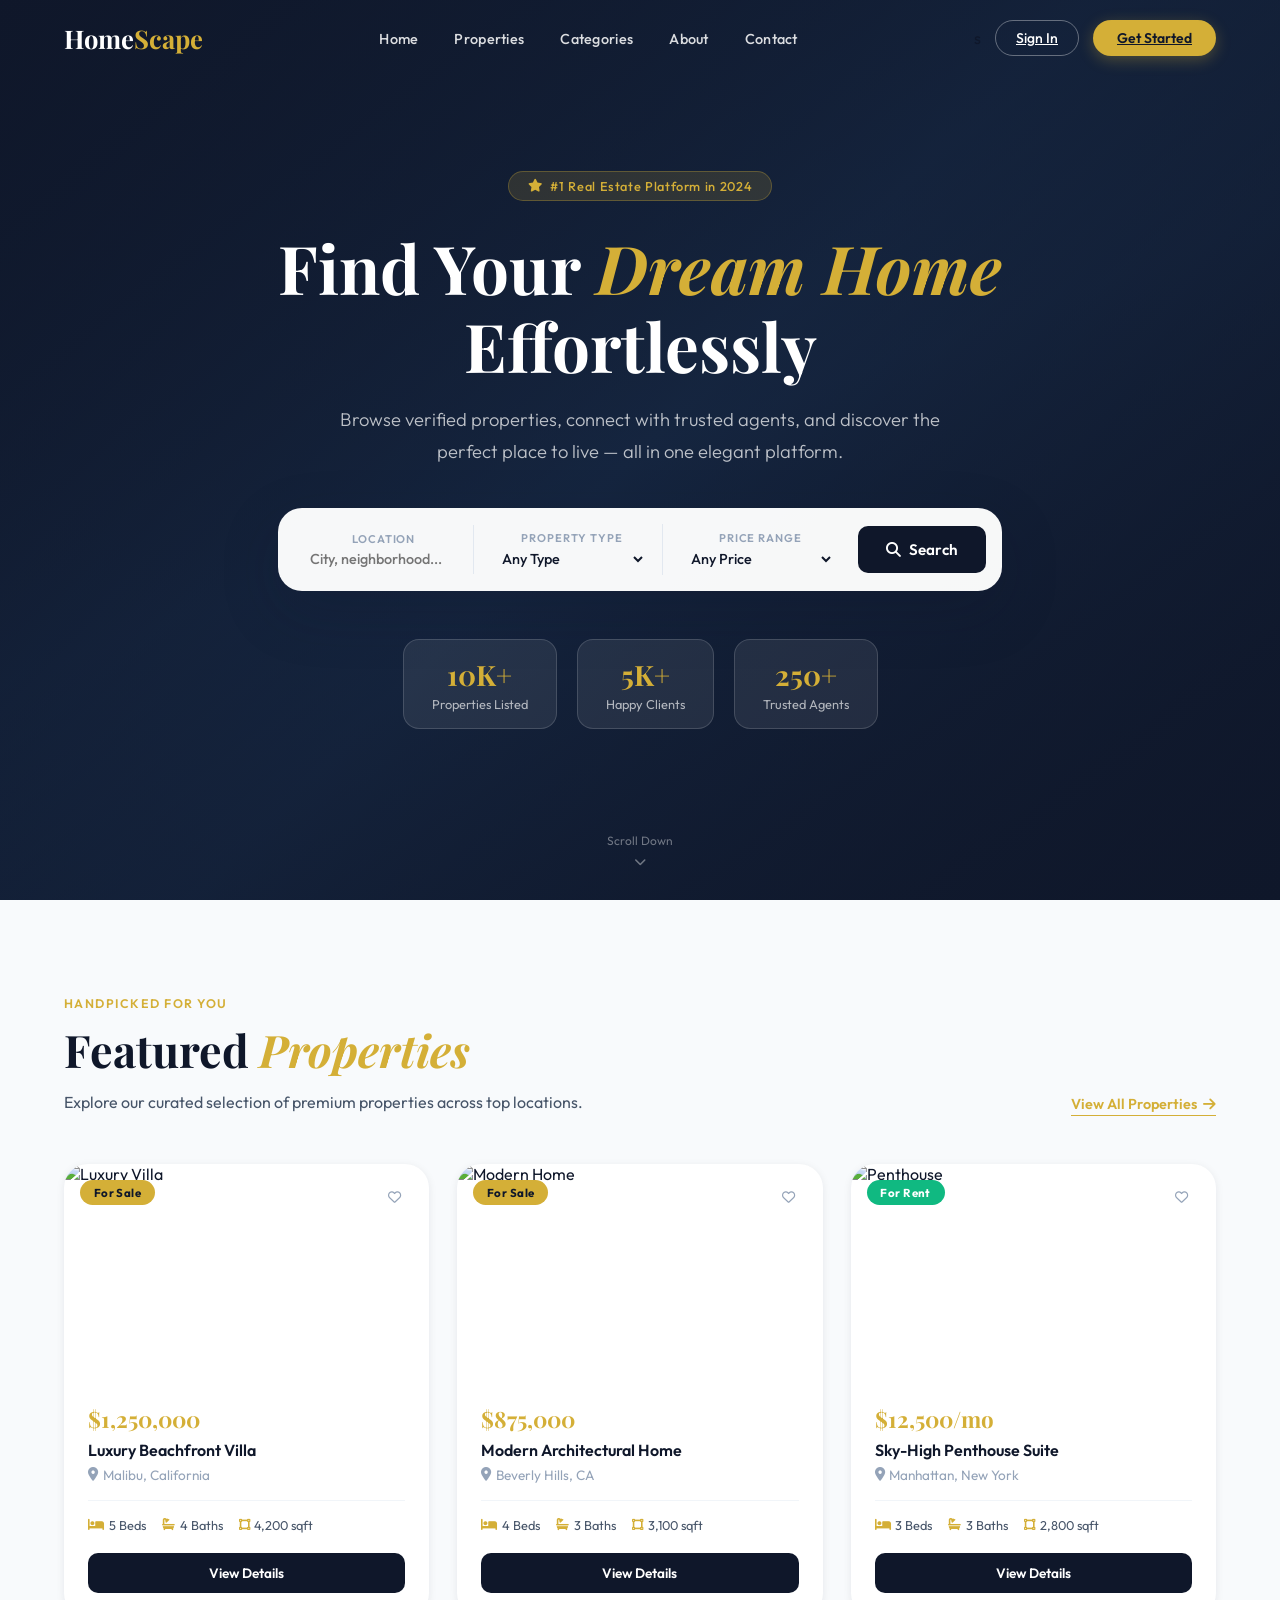
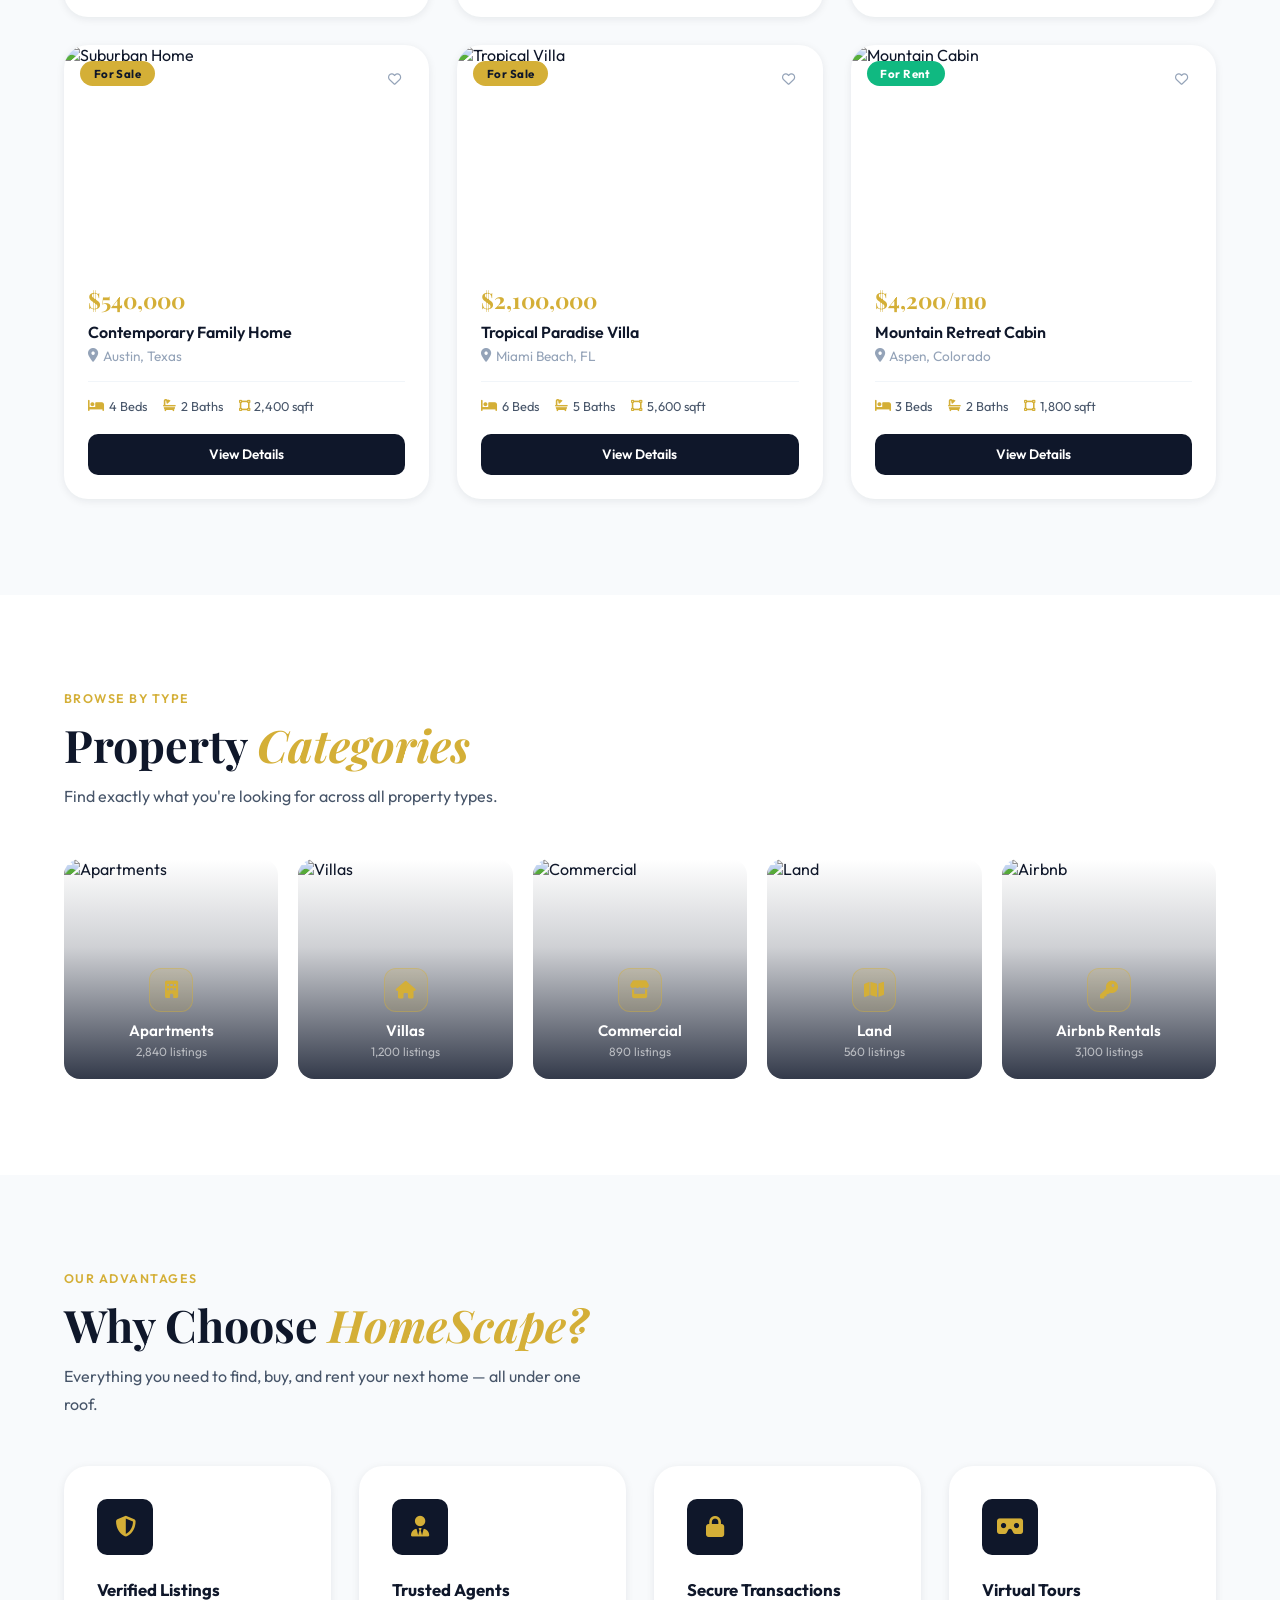
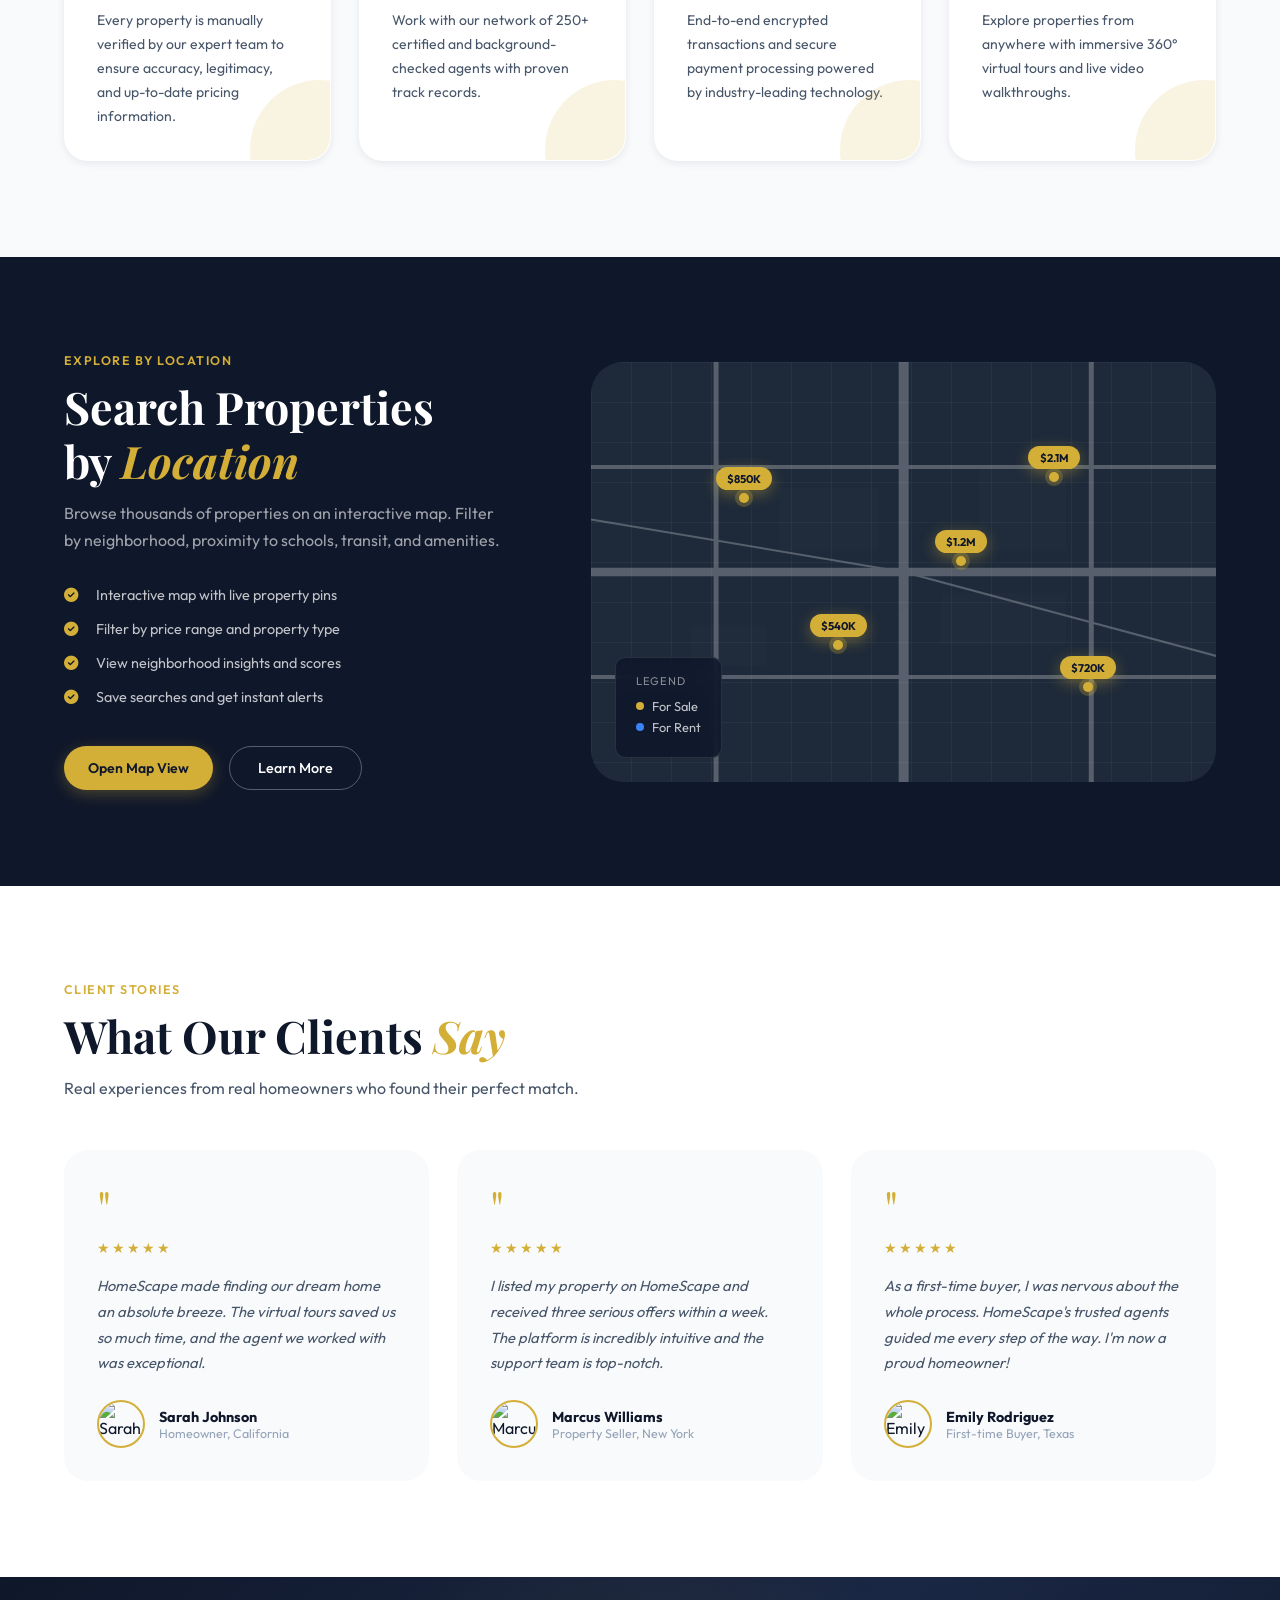
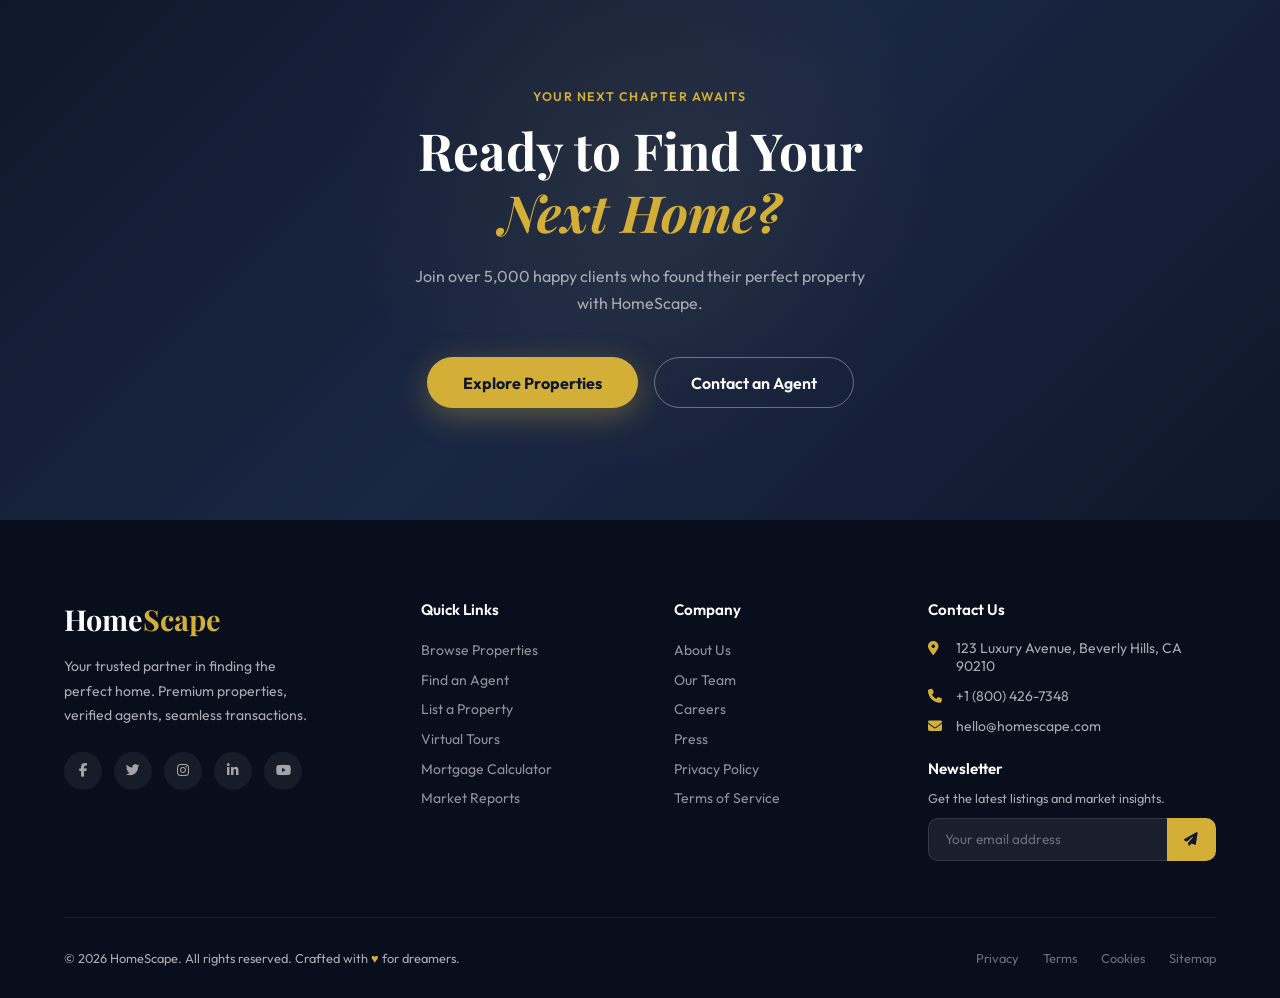
==== commit 9b46f036: "updated seller fronted" ====
--- a/real-estate-website/frontend/landing.html
+++ b/real-estate-website/frontend/landing.html
@@ -9,1546 +9,7 @@
   <link rel="preconnect" href="https://fonts.gstatic.com" crossorigin>
   <link href="https://fonts.googleapis.com/css2?family=Playfair+Display:wght@400;500;600;700&family=Outfit:wght@300;400;500;600&display=swap" rel="stylesheet">
   <link rel="stylesheet" href="https://cdnjs.cloudflare.com/ajax/libs/font-awesome/6.5.0/css/all.min.css">
-  <style>
-    *,
-    *::before,
-    *::after {
-      box-sizing: border-box;
-      margin: 0;
-      padding: 0;
-    }
-
-    :root {
-      --navy: #0F172A;
-      --navy-light: #1E293B;
-      --navy-mid: #334155;
-      --white: #FFFFFF;
-      --gold: #D4AF37;
-      --gold-light: #E8C84A;
-      --gold-dim: rgba(212, 175, 55, 0.15);
-      --gray-bg: #F8FAFC;
-      --gray-100: #F1F5F9;
-      --gray-200: #E2E8F0;
-      --gray-400: #94A3B8;
-      --gray-600: #475569;
-      --shadow-sm: 0 2px 8px rgba(15, 23, 42, 0.08);
-      --shadow-md: 0 8px 24px rgba(15, 23, 42, 0.12);
-      --shadow-lg: 0 20px 60px rgba(15, 23, 42, 0.18);
-      --shadow-gold: 0 8px 32px rgba(212, 175, 55, 0.25);
-      --radius-sm: 10px;
-      --radius-md: 16px;
-      --radius-lg: 24px;
-      --radius-xl: 32px;
-      --transition: all 0.35s cubic-bezier(0.4, 0, 0.2, 1);
-    }
-
-    html {
-      scroll-behavior: smooth;
-    }
-
-    body {
-      font-family: 'Outfit', sans-serif;
-      background: var(--white);
-      color: var(--navy);
-      overflow-x: hidden;
-    }
-
-    /* ── LOADER ── */
-    #loader {
-      position: fixed;
-      inset: 0;
-      background: var(--navy);
-      display: flex;
-      flex-direction: column;
-      align-items: center;
-      justify-content: center;
-      z-index: 9999;
-      transition: opacity 0.6s ease, visibility 0.6s ease;
-    }
-
-    #loader.hidden {
-      opacity: 0;
-      visibility: hidden;
-    }
-
-    .loader-logo {
-      font-family: 'Playfair Display', serif;
-      font-size: 2.5rem;
-      color: var(--white);
-      font-weight: 700;
-    }
-
-    .loader-logo span {
-      color: var(--gold);
-    }
-
-    .loader-bar {
-      width: 200px;
-      height: 3px;
-      background: rgba(255, 255, 255, 0.1);
-      border-radius: 10px;
-      margin-top: 1.5rem;
-      overflow: hidden;
-    }
-
-    .loader-fill {
-      height: 100%;
-      background: var(--gold);
-      border-radius: 10px;
-      animation: load 1.4s ease forwards;
-    }
-
-    @keyframes load {
-      from {
-        width: 0
-      }
-
-      to {
-        width: 100%
-      }
-    }
-
-    /* ── NAVBAR ── */
-    nav {
-      position: fixed;
-      top: 0;
-      left: 0;
-      right: 0;
-      z-index: 1000;
-      padding: 1.25rem 5%;
-      display: flex;
-      align-items: center;
-      justify-content: space-between;
-      transition: var(--transition);
-    }
-
-    nav.scrolled {
-      background: rgba(15, 23, 42, 0.85);
-      backdrop-filter: blur(20px);
-      -webkit-backdrop-filter: blur(20px);
-      border-bottom: 1px solid rgba(212, 175, 55, 0.15);
-      padding: 0.875rem 5%;
-      box-shadow: 0 4px 30px rgba(0, 0, 0, 0.3);
-    }
-
-    .nav-logo {
-      font-family: 'Playfair Display', serif;
-      font-size: 1.6rem;
-      font-weight: 700;
-      color: var(--white);
-      text-decoration: none;
-    }
-
-    .nav-logo span {
-      color: var(--gold);
-    }
-
-    .nav-links {
-      display: flex;
-      align-items: center;
-      gap: 2.25rem;
-      list-style: none;
-    }
-
-    .nav-links a {
-      color: rgba(255, 255, 255, 0.85);
-      text-decoration: none;
-      font-size: 0.9rem;
-      font-weight: 500;
-      letter-spacing: 0.02em;
-      transition: var(--transition);
-      position: relative;
-    }
-
-    .nav-links a::after {
-      content: '';
-      position: absolute;
-      bottom: -4px;
-      left: 0;
-      width: 0;
-      height: 2px;
-      background: var(--gold);
-      border-radius: 2px;
-      transition: width 0.3s ease;
-    }
-
-    .nav-links a:hover {
-      color: var(--white);
-    }
-
-    .nav-links a:hover::after {
-      width: 100%;
-    }
-
-    .nav-actions {
-      display: flex;
-      align-items: center;
-      gap: 0.875rem;
-    }
-
-    .btn-ghost {
-      background: transparent;
-      border: 1.5px solid rgba(255, 255, 255, 0.35);
-      color: var(--white);
-      padding: 0.5rem 1.25rem;
-      border-radius: 50px;
-      font-family: 'Outfit', sans-serif;
-      font-size: 0.875rem;
-      font-weight: 500;
-      cursor: pointer;
-      transition: var(--transition);
-    }
-
-    .btn-ghost:hover {
-      border-color: var(--gold);
-      color: var(--gold);
-    }
-
-    .btn-gold {
-      background: var(--gold);
-      border: none;
-      color: var(--navy);
-      padding: 0.55rem 1.5rem;
-      border-radius: 50px;
-      font-family: 'Outfit', sans-serif;
-      font-size: 0.875rem;
-      font-weight: 600;
-      cursor: pointer;
-      transition: var(--transition);
-      box-shadow: 0 4px 15px rgba(212, 175, 55, 0.3);
-    }
-
-    .btn-gold:hover {
-      background: var(--gold-light);
-      transform: translateY(-1px);
-      box-shadow: var(--shadow-gold);
-    }
-
-    .hamburger {
-      display: none;
-      flex-direction: column;
-      gap: 5px;
-      cursor: pointer;
-      padding: 4px;
-    }
-
-    .hamburger span {
-      width: 24px;
-      height: 2px;
-      background: var(--white);
-      border-radius: 2px;
-      transition: var(--transition);
-    }
-
-    .mobile-nav {
-      display: none;
-      position: fixed;
-      top: 0;
-      left: 0;
-      right: 0;
-      bottom: 0;
-      background: var(--navy);
-      z-index: 999;
-      flex-direction: column;
-      align-items: center;
-      justify-content: center;
-      gap: 2rem;
-    }
-
-    .mobile-nav.open {
-      display: flex;
-    }
-
-    .mobile-nav a {
-      color: var(--white);
-      text-decoration: none;
-      font-size: 1.5rem;
-      font-weight: 500;
-      transition: var(--transition);
-    }
-
-    .mobile-nav a:hover {
-      color: var(--gold);
-    }
-
-    .mobile-close {
-      position: absolute;
-      top: 1.5rem;
-      right: 5%;
-      font-size: 1.5rem;
-      color: var(--white);
-      cursor: pointer;
-    }
-
-    /* ── HERO ── */
-    #hero {
-      min-height: 100vh;
-      position: relative;
-      display: flex;
-      flex-direction: column;
-      align-items: center;
-      justify-content: center;
-      overflow: hidden;
-      background: linear-gradient(135deg, #0F172A 0%, #1E3A5F 50%, #0F172A 100%);
-    }
-
-    .hero-bg {
-      position: absolute;
-      inset: 0;
-      background-image: url('https://images.unsplash.com/photo-1600596542815-ffad4c1539a9?w=1800&q=80');
-      background-size: cover;
-      background-position: center;
-      opacity: 0.35;
-    }
-
-    .hero-overlay {
-      position: absolute;
-      inset: 0;
-      background: linear-gradient(160deg, rgba(15, 23, 42, 0.85) 0%, rgba(15, 23, 42, 0.6) 50%, rgba(15, 23, 42, 0.9) 100%);
-    }
-
-    .hero-content {
-      position: relative;
-      z-index: 2;
-      text-align: center;
-      padding: 0 5%;
-      max-width: 900px;
-    }
-
-    .hero-badge {
-      display: inline-flex;
-      align-items: center;
-      gap: 0.5rem;
-      background: var(--gold-dim);
-      border: 1px solid rgba(212, 175, 55, 0.3);
-      color: var(--gold);
-      padding: 0.4rem 1.2rem;
-      border-radius: 50px;
-      font-size: 0.8rem;
-      font-weight: 500;
-      letter-spacing: 0.05em;
-      margin-bottom: 1.75rem;
-      animation: fadeUp 0.8s ease 0.3s both;
-    }
-
-    .hero-h1 {
-      font-family: 'Playfair Display', serif;
-      font-size: clamp(2.4rem, 5.5vw, 4.2rem);
-      font-weight: 700;
-      color: var(--white);
-      line-height: 1.15;
-      margin-bottom: 1.25rem;
-      animation: fadeUp 0.8s ease 0.5s both;
-    }
-
-    .hero-h1 em {
-      font-style: italic;
-      color: var(--gold);
-    }
-
-    .hero-sub {
-      font-size: clamp(0.95rem, 2vw, 1.15rem);
-      color: rgba(255, 255, 255, 0.72);
-      max-width: 600px;
-      margin: 0 auto 2.5rem;
-      line-height: 1.75;
-      font-weight: 300;
-      animation: fadeUp 0.8s ease 0.7s both;
-    }
-
-    /* Search bar */
-    .search-box {
-      background: rgba(255, 255, 255, 0.97);
-      border-radius: var(--radius-lg);
-      padding: 1rem 1rem;
-      display: flex;
-      align-items: center;
-      gap: 0.5rem;
-      box-shadow: var(--shadow-lg);
-      max-width: 780px;
-      margin: 0 auto 3rem;
-      animation: fadeUp 0.8s ease 0.9s both;
-      flex-wrap: wrap;
-    }
-
-    .search-field {
-      flex: 1;
-      min-width: 140px;
-      display: flex;
-      flex-direction: column;
-      padding: 0.4rem 1rem;
-      border-right: 1px solid var(--gray-200);
-    }
-
-    .search-field:last-of-type {
-      border-right: none;
-    }
-
-    .search-field label {
-      font-size: 0.7rem;
-      font-weight: 600;
-      color: var(--gray-400);
-      text-transform: uppercase;
-      letter-spacing: 0.08em;
-      margin-bottom: 0.25rem;
-    }
-
-    .search-field input,
-    .search-field select {
-      border: none;
-      outline: none;
-      font-family: 'Outfit', sans-serif;
-      font-size: 0.9rem;
-      font-weight: 500;
-      color: var(--navy);
-      background: transparent;
-      cursor: pointer;
-    }
-
-    .search-field select option {
-      color: var(--navy);
-    }
-
-    .search-btn {
-      background: var(--navy);
-      color: var(--white);
-      border: none;
-      padding: 0.875rem 1.75rem;
-      border-radius: var(--radius-sm);
-      font-family: 'Outfit', sans-serif;
-      font-size: 0.95rem;
-      font-weight: 600;
-      cursor: pointer;
-      display: flex;
-      align-items: center;
-      gap: 0.5rem;
-      transition: var(--transition);
-      white-space: nowrap;
-    }
-
-    .search-btn:hover {
-      background: var(--gold);
-      color: var(--navy);
-    }
-
-    /* Floating stats */
-    .hero-stats {
-      display: flex;
-      justify-content: center;
-      gap: 1.25rem;
-      flex-wrap: wrap;
-      animation: fadeUp 0.8s ease 1.1s both;
-    }
-
-    .stat-card {
-      background: rgba(255, 255, 255, 0.08);
-      border: 1px solid rgba(255, 255, 255, 0.15);
-      backdrop-filter: blur(12px);
-      padding: 1rem 1.75rem;
-      border-radius: var(--radius-md);
-      text-align: center;
-      transition: var(--transition);
-    }
-
-    .stat-card:hover {
-      background: rgba(212, 175, 55, 0.15);
-      border-color: rgba(212, 175, 55, 0.4);
-      transform: translateY(-3px);
-    }
-
-    .stat-num {
-      font-family: 'Playfair Display', serif;
-      font-size: 1.75rem;
-      font-weight: 700;
-      color: var(--gold);
-    }
-
-    .stat-label {
-      font-size: 0.8rem;
-      color: rgba(255, 255, 255, 0.65);
-      margin-top: 0.2rem;
-      font-weight: 400;
-    }
-
-    .scroll-hint {
-      position: absolute;
-      bottom: 2rem;
-      left: 50%;
-      transform: translateX(-50%);
-      display: flex;
-      flex-direction: column;
-      align-items: center;
-      gap: 0.5rem;
-      color: rgba(255, 255, 255, 0.4);
-      font-size: 0.75rem;
-      animation: bounce 2s infinite;
-    }
-
-    @keyframes bounce {
-
-      0%,
-      100% {
-        transform: translateX(-50%) translateY(0)
-      }
-
-      50% {
-        transform: translateX(-50%) translateY(6px)
-      }
-    }
-
-    /* ── SECTION COMMONS ── */
-    section {
-      padding: 6rem 5%;
-    }
-
-    .section-label {
-      font-size: 0.78rem;
-      font-weight: 600;
-      letter-spacing: 0.12em;
-      text-transform: uppercase;
-      color: var(--gold);
-      margin-bottom: 0.75rem;
-    }
-
-    .section-title {
-      font-family: 'Playfair Display', serif;
-      font-size: clamp(1.9rem, 3.5vw, 2.8rem);
-      font-weight: 700;
-      color: var(--navy);
-      line-height: 1.2;
-    }
-
-    .section-title em {
-      font-style: italic;
-      color: var(--gold);
-    }
-
-    .section-sub {
-      color: var(--gray-600);
-      font-size: 1rem;
-      line-height: 1.7;
-      max-width: 520px;
-      margin-top: 0.75rem;
-    }
-
-    .section-header {
-      display: flex;
-      justify-content: space-between;
-      align-items: flex-end;
-      margin-bottom: 3rem;
-      flex-wrap: wrap;
-      gap: 1.5rem;
-    }
-
-    .link-gold {
-      color: var(--gold);
-      text-decoration: none;
-      font-weight: 600;
-      font-size: 0.9rem;
-      display: flex;
-      align-items: center;
-      gap: 0.4rem;
-      border-bottom: 1px solid var(--gold);
-      padding-bottom: 2px;
-      transition: var(--transition);
-    }
-
-    .link-gold:hover {
-      gap: 0.75rem;
-    }
-
-    /* ── FEATURED PROPERTIES ── */
-    #properties {
-      background: var(--gray-bg);
-    }
-
-    .properties-grid {
-      display: grid;
-      grid-template-columns: repeat(auto-fit, minmax(300px, 1fr));
-      gap: 1.75rem;
-    }
-
-    .prop-card {
-      background: var(--white);
-      border-radius: var(--radius-lg);
-      overflow: hidden;
-      box-shadow: var(--shadow-sm);
-      transition: var(--transition);
-      cursor: pointer;
-    }
-
-    .prop-card:hover {
-      transform: translateY(-6px);
-      box-shadow: var(--shadow-lg);
-    }
-
-    .prop-img {
-      position: relative;
-      height: 220px;
-      overflow: hidden;
-    }
-
-    .prop-img img {
-      width: 100%;
-      height: 100%;
-      object-fit: cover;
-      transition: transform 0.5s ease;
-    }
-
-    .prop-card:hover .prop-img img {
-      transform: scale(1.07);
-    }
-
-    .prop-badge {
-      position: absolute;
-      top: 1rem;
-      left: 1rem;
-      background: var(--gold);
-      color: var(--navy);
-      font-size: 0.72rem;
-      font-weight: 700;
-      padding: 0.3rem 0.85rem;
-      border-radius: 50px;
-      letter-spacing: 0.04em;
-    }
-
-    .prop-badge.rent {
-      background: #10B981;
-      color: white;
-    }
-
-    .prop-fav {
-      position: absolute;
-      top: 1rem;
-      right: 1rem;
-      width: 36px;
-      height: 36px;
-      background: rgba(255, 255, 255, 0.9);
-      border-radius: 50%;
-      display: flex;
-      align-items: center;
-      justify-content: center;
-      cursor: pointer;
-      transition: var(--transition);
-      border: none;
-    }
-
-    .prop-fav:hover {
-      background: #FEE2E2;
-    }
-
-    .prop-fav i {
-      color: var(--gray-400);
-      font-size: 0.85rem;
-      transition: var(--transition);
-    }
-
-    .prop-fav:hover i,
-    .prop-fav.active i {
-      color: #EF4444;
-    }
-
-    .prop-body {
-      padding: 1.25rem 1.5rem 1.5rem;
-    }
-
-    .prop-price {
-      font-family: 'Playfair Display', serif;
-      font-size: 1.4rem;
-      font-weight: 700;
-      color: var(--gold);
-      margin-bottom: 0.4rem;
-    }
-
-    .prop-title {
-      font-size: 1rem;
-      font-weight: 600;
-      color: var(--navy);
-      margin-bottom: 0.35rem;
-    }
-
-    .prop-loc {
-      font-size: 0.85rem;
-      color: var(--gray-400);
-      display: flex;
-      align-items: center;
-      gap: 0.3rem;
-      margin-bottom: 1rem;
-    }
-
-    .prop-specs {
-      display: flex;
-      gap: 1rem;
-      padding-top: 1rem;
-      border-top: 1px solid var(--gray-100);
-      font-size: 0.8rem;
-      color: var(--gray-600);
-      flex-wrap: wrap;
-    }
-
-    .prop-spec {
-      display: flex;
-      align-items: center;
-      gap: 0.3rem;
-    }
-
-    .prop-spec i {
-      color: var(--gold);
-      font-size: 0.8rem;
-    }
-
-    .prop-actions {
-      display: flex;
-      gap: 0.75rem;
-      margin-top: 1.25rem;
-    }
-
-    .btn-view {
-      flex: 1;
-      background: var(--navy);
-      color: var(--white);
-      border: none;
-      padding: 0.7rem;
-      border-radius: var(--radius-sm);
-      font-family: 'Outfit', sans-serif;
-      font-size: 0.85rem;
-      font-weight: 600;
-      cursor: pointer;
-      transition: var(--transition);
-    }
-
-    .btn-view:hover {
-      background: var(--gold);
-      color: var(--navy);
-    }
-
-    /* ── CATEGORIES ── */
-    #categories {
-      background: var(--white);
-    }
-
-    .categories-grid {
-      display: grid;
-      grid-template-columns: repeat(5, 1fr);
-      gap: 1.25rem;
-    }
-
-    .cat-card {
-      position: relative;
-      border-radius: var(--radius-md);
-      overflow: hidden;
-      height: 220px;
-      cursor: pointer;
-      transition: var(--transition);
-    }
-
-    .cat-card:hover {
-      transform: translateY(-5px);
-      box-shadow: var(--shadow-lg);
-    }
-
-    .cat-card img {
-      width: 100%;
-      height: 100%;
-      object-fit: cover;
-      transition: transform 0.5s ease;
-    }
-
-    .cat-card:hover img {
-      transform: scale(1.08);
-    }
-
-    .cat-overlay {
-      position: absolute;
-      inset: 0;
-      background: linear-gradient(to top, rgba(15, 23, 42, 0.85) 0%, rgba(15, 23, 42, 0.2) 60%, transparent 100%);
-      display: flex;
-      flex-direction: column;
-      align-items: center;
-      justify-content: flex-end;
-      padding: 1.25rem;
-      text-align: center;
-    }
-
-    .cat-icon {
-      width: 44px;
-      height: 44px;
-      background: var(--gold-dim);
-      border: 1.5px solid rgba(212, 175, 55, 0.4);
-      border-radius: 12px;
-      display: flex;
-      align-items: center;
-      justify-content: center;
-      margin-bottom: 0.6rem;
-      font-size: 1.1rem;
-      color: var(--gold);
-      transition: var(--transition);
-    }
-
-    .cat-card:hover .cat-icon {
-      background: var(--gold);
-      color: var(--navy);
-    }
-
-    .cat-name {
-      color: var(--white);
-      font-weight: 600;
-      font-size: 0.95rem;
-    }
-
-    .cat-count {
-      color: rgba(255, 255, 255, 0.6);
-      font-size: 0.75rem;
-      margin-top: 0.2rem;
-    }
-
-    /* ── WHY CHOOSE US ── */
-    #why {
-      background: var(--gray-bg);
-    }
-
-    .why-grid {
-      display: grid;
-      grid-template-columns: repeat(auto-fit, minmax(240px, 1fr));
-      gap: 1.75rem;
-    }
-
-    .why-card {
-      background: var(--white);
-      border-radius: var(--radius-lg);
-      padding: 2rem;
-      box-shadow: var(--shadow-sm);
-      transition: var(--transition);
-      border: 1px solid transparent;
-      position: relative;
-      overflow: hidden;
-    }
-
-    .why-card::before {
-      content: '';
-      position: absolute;
-      bottom: -60px;
-      right: -60px;
-      width: 140px;
-      height: 140px;
-      background: var(--gold-dim);
-      border-radius: 50%;
-      transition: var(--transition);
-    }
-
-    .why-card:hover {
-      border-color: rgba(212, 175, 55, 0.25);
-      box-shadow: var(--shadow-md);
-      transform: translateY(-4px);
-    }
-
-    .why-card:hover::before {
-      transform: scale(1.4);
-    }
-
-    .why-icon {
-      width: 56px;
-      height: 56px;
-      background: var(--navy);
-      border-radius: var(--radius-sm);
-      display: flex;
-      align-items: center;
-      justify-content: center;
-      font-size: 1.3rem;
-      color: var(--gold);
-      margin-bottom: 1.5rem;
-      transition: var(--transition);
-    }
-
-    .why-card:hover .why-icon {
-      background: var(--gold);
-      color: var(--navy);
-    }
-
-    .why-title {
-      font-size: 1.05rem;
-      font-weight: 700;
-      color: var(--navy);
-      margin-bottom: 0.6rem;
-    }
-
-    .why-desc {
-      font-size: 0.875rem;
-      color: var(--gray-600);
-      line-height: 1.7;
-    }
-
-    /* ── MAP SECTION ── */
-    #map-section {
-      background: var(--navy);
-      color: var(--white);
-      overflow: hidden;
-    }
-
-    .map-inner {
-      display: grid;
-      grid-template-columns: 1fr 1.4fr;
-      gap: 5rem;
-      align-items: center;
-    }
-
-    .map-text .section-title {
-      color: var(--white);
-    }
-
-    .map-text .section-sub {
-      color: rgba(255, 255, 255, 0.6);
-    }
-
-    .map-features {
-      list-style: none;
-      margin-top: 2rem;
-      display: flex;
-      flex-direction: column;
-      gap: 1rem;
-    }
-
-    .map-features li {
-      display: flex;
-      align-items: center;
-      gap: 0.75rem;
-      font-size: 0.9rem;
-      color: rgba(255, 255, 255, 0.75);
-    }
-
-    .map-features li i {
-      color: var(--gold);
-      width: 20px;
-    }
-
-    .map-cta-group {
-      display: flex;
-      gap: 1rem;
-      margin-top: 2.5rem;
-      flex-wrap: wrap;
-    }
-
-    .btn-navy-outline {
-      background: transparent;
-      border: 1.5px solid rgba(255, 255, 255, 0.3);
-      color: var(--white);
-      padding: 0.75rem 1.75rem;
-      border-radius: 50px;
-      font-family: 'Outfit', sans-serif;
-      font-size: 0.9rem;
-      font-weight: 500;
-      cursor: pointer;
-      transition: var(--transition);
-    }
-
-    .btn-navy-outline:hover {
-      border-color: var(--gold);
-      color: var(--gold);
-    }
-
-    .map-visual {
-      position: relative;
-      border-radius: var(--radius-xl);
-      overflow: hidden;
-      height: 420px;
-      background: #1E2A3A;
-    }
-
-    .map-pins {
-      position: absolute;
-      inset: 0;
-    }
-
-    .map-grid {
-      position: absolute;
-      inset: 0;
-      background-image: linear-gradient(rgba(255, 255, 255, 0.04) 1px, transparent 1px), linear-gradient(90deg, rgba(255, 255, 255, 0.04) 1px, transparent 1px);
-      background-size: 40px 40px;
-    }
-
-    .map-roads {
-      position: absolute;
-      inset: 0;
-    }
-
-    .map-roads svg {
-      width: 100%;
-      height: 100%;
-      opacity: 0.25;
-    }
-
-    .pin {
-      position: absolute;
-      display: flex;
-      flex-direction: column;
-      align-items: center;
-      cursor: pointer;
-      transition: var(--transition);
-    }
-
-    .pin:hover {
-      transform: scale(1.1);
-      z-index: 10;
-    }
-
-    .pin-bubble {
-      background: var(--gold);
-      color: var(--navy);
-      font-size: 0.7rem;
-      font-weight: 700;
-      padding: 0.3rem 0.7rem;
-      border-radius: 50px;
-      white-space: nowrap;
-      box-shadow: 0 4px 15px rgba(212, 175, 55, 0.4);
-    }
-
-    .pin-dot {
-      width: 10px;
-      height: 10px;
-      background: var(--gold);
-      border-radius: 50%;
-      margin-top: 3px;
-      box-shadow: 0 0 0 4px rgba(212, 175, 55, 0.25);
-    }
-
-    .pin1 {
-      top: 25%;
-      left: 20%;
-    }
-
-    .pin2 {
-      top: 40%;
-      left: 55%;
-    }
-
-    .pin3 {
-      top: 60%;
-      left: 35%;
-    }
-
-    .pin4 {
-      top: 20%;
-      left: 70%;
-    }
-
-    .pin5 {
-      top: 70%;
-      left: 75%;
-    }
-
-    .map-legend {
-      position: absolute;
-      bottom: 1.5rem;
-      left: 1.5rem;
-      background: rgba(15, 23, 42, 0.85);
-      backdrop-filter: blur(10px);
-      border: 1px solid rgba(255, 255, 255, 0.1);
-      border-radius: var(--radius-sm);
-      padding: 1rem 1.25rem;
-    }
-
-    .map-legend-title {
-      font-size: 0.7rem;
-      text-transform: uppercase;
-      letter-spacing: 0.08em;
-      color: rgba(255, 255, 255, 0.5);
-      margin-bottom: 0.6rem;
-    }
-
-    .map-legend-item {
-      display: flex;
-      align-items: center;
-      gap: 0.5rem;
-      font-size: 0.8rem;
-      color: rgba(255, 255, 255, 0.75);
-      margin-bottom: 0.35rem;
-    }
-
-    .dot-gold {
-      width: 8px;
-      height: 8px;
-      background: var(--gold);
-      border-radius: 50%;
-    }
-
-    .dot-blue {
-      width: 8px;
-      height: 8px;
-      background: #3B82F6;
-      border-radius: 50%;
-    }
-
-    /* ── TESTIMONIALS ── */
-    #testimonials {
-      background: var(--white);
-    }
-
-    .testi-grid {
-      display: grid;
-      grid-template-columns: repeat(auto-fit, minmax(300px, 1fr));
-      gap: 1.75rem;
-    }
-
-    .testi-card {
-      background: var(--gray-bg);
-      border-radius: var(--radius-lg);
-      padding: 2rem;
-      transition: var(--transition);
-      border: 1px solid transparent;
-      position: relative;
-    }
-
-    .testi-card:hover {
-      border-color: rgba(212, 175, 55, 0.2);
-      box-shadow: var(--shadow-md);
-      transform: translateY(-4px);
-    }
-
-    .testi-quote {
-      font-size: 3rem;
-      color: var(--gold);
-      line-height: 1;
-      font-family: 'Playfair Display', serif;
-      margin-bottom: 0.5rem;
-    }
-
-    .testi-stars {
-      color: var(--gold);
-      font-size: 0.85rem;
-      margin-bottom: 1rem;
-      letter-spacing: 2px;
-    }
-
-    .testi-text {
-      font-size: 0.92rem;
-      color: var(--gray-600);
-      line-height: 1.75;
-      margin-bottom: 1.5rem;
-      font-style: italic;
-    }
-
-    .testi-author {
-      display: flex;
-      align-items: center;
-      gap: 0.875rem;
-    }
-
-    .testi-avatar {
-      width: 48px;
-      height: 48px;
-      border-radius: 50%;
-      object-fit: cover;
-      border: 2px solid var(--gold);
-    }
-
-    .testi-name {
-      font-weight: 700;
-      font-size: 0.9rem;
-      color: var(--navy);
-    }
-
-    .testi-role {
-      font-size: 0.78rem;
-      color: var(--gray-400);
-    }
-
-    /* ── CTA ── */
-    #cta {
-      background: linear-gradient(135deg, #0F172A 0%, #1A2744 50%, #0F172A 100%);
-      text-align: center;
-      padding: 7rem 5%;
-      position: relative;
-      overflow: hidden;
-    }
-
-    #cta::before {
-      content: '';
-      position: absolute;
-      top: -100px;
-      left: 50%;
-      transform: translateX(-50%);
-      width: 600px;
-      height: 600px;
-      background: radial-gradient(circle, rgba(212, 175, 55, 0.08) 0%, transparent 70%);
-      border-radius: 50%;
-      pointer-events: none;
-    }
-
-    .cta-label {
-      font-size: 0.78rem;
-      font-weight: 600;
-      letter-spacing: 0.12em;
-      text-transform: uppercase;
-      color: var(--gold);
-      margin-bottom: 1rem;
-    }
-
-    .cta-title {
-      font-family: 'Playfair Display', serif;
-      font-size: clamp(2rem, 4vw, 3.2rem);
-      font-weight: 700;
-      color: var(--white);
-      margin-bottom: 1.25rem;
-      line-height: 1.2;
-    }
-
-    .cta-title em {
-      font-style: italic;
-      color: var(--gold);
-    }
-
-    .cta-sub {
-      color: rgba(255, 255, 255, 0.6);
-      font-size: 1rem;
-      max-width: 480px;
-      margin: 0 auto 2.5rem;
-      line-height: 1.7;
-    }
-
-    .cta-actions {
-      display: flex;
-      justify-content: center;
-      gap: 1rem;
-      flex-wrap: wrap;
-    }
-
-    .btn-gold-lg {
-      background: var(--gold);
-      color: var(--navy);
-      border: none;
-      padding: 0.9rem 2.25rem;
-      border-radius: 50px;
-      font-family: 'Outfit', sans-serif;
-      font-size: 1rem;
-      font-weight: 700;
-      cursor: pointer;
-      transition: var(--transition);
-      box-shadow: 0 8px 30px rgba(212, 175, 55, 0.35);
-    }
-
-    .btn-gold-lg:hover {
-      background: var(--gold-light);
-      transform: translateY(-2px);
-      box-shadow: var(--shadow-gold);
-    }
-
-    .btn-outline-lg {
-      background: transparent;
-      border: 1.5px solid rgba(255, 255, 255, 0.35);
-      color: var(--white);
-      padding: 0.9rem 2.25rem;
-      border-radius: 50px;
-      font-family: 'Outfit', sans-serif;
-      font-size: 1rem;
-      font-weight: 600;
-      cursor: pointer;
-      transition: var(--transition);
-    }
-
-    .btn-outline-lg:hover {
-      border-color: var(--gold);
-      color: var(--gold);
-    }
-
-    /* ── FOOTER ── */
-    footer {
-      background: #080E1C;
-      color: rgba(255, 255, 255, 0.65);
-      padding: 5rem 5% 2rem;
-    }
-
-    .footer-top {
-      display: grid;
-      grid-template-columns: 1.5fr 1fr 1fr 1.4fr;
-      gap: 3rem;
-      margin-bottom: 3.5rem;
-    }
-
-    .footer-brand .nav-logo {
-      font-size: 1.8rem;
-      display: inline-block;
-      margin-bottom: 1rem;
-    }
-
-    .footer-brand p {
-      font-size: 0.875rem;
-      line-height: 1.75;
-      max-width: 260px;
-    }
-
-    .footer-socials {
-      display: flex;
-      gap: 0.75rem;
-      margin-top: 1.5rem;
-    }
-
-    .social-btn {
-      width: 38px;
-      height: 38px;
-      background: rgba(255, 255, 255, 0.06);
-      border-radius: 50%;
-      display: flex;
-      align-items: center;
-      justify-content: center;
-      text-decoration: none;
-      color: rgba(255, 255, 255, 0.6);
-      font-size: 0.85rem;
-      transition: var(--transition);
-    }
-
-    .social-btn:hover {
-      background: var(--gold);
-      color: var(--navy);
-    }
-
-    .footer-col h4 {
-      color: var(--white);
-      font-size: 0.95rem;
-      font-weight: 600;
-      margin-bottom: 1.25rem;
-    }
-
-    .footer-col ul {
-      list-style: none;
-      display: flex;
-      flex-direction: column;
-      gap: 0.6rem;
-    }
-
-    .footer-col a {
-      color: rgba(255, 255, 255, 0.55);
-      text-decoration: none;
-      font-size: 0.875rem;
-      transition: var(--transition);
-    }
-
-    .footer-col a:hover {
-      color: var(--gold);
-      padding-left: 4px;
-    }
-
-    .footer-contact-item {
-      display: flex;
-      align-items: flex-start;
-      gap: 0.75rem;
-      font-size: 0.875rem;
-      margin-bottom: 0.75rem;
-    }
-
-    .footer-contact-item i {
-      color: var(--gold);
-      margin-top: 2px;
-      width: 16px;
-    }
-
-    .newsletter-form {
-      display: flex;
-      gap: 0;
-      margin-top: 0.5rem;
-    }
-
-    .newsletter-input {
-      flex: 1;
-      background: rgba(255, 255, 255, 0.07);
-      border: 1px solid rgba(255, 255, 255, 0.12);
-      border-right: none;
-      color: var(--white);
-      padding: 0.7rem 1rem;
-      border-radius: var(--radius-sm) 0 0 var(--radius-sm);
-      font-family: 'Outfit', sans-serif;
-      font-size: 0.85rem;
-      outline: none;
-    }
-
-    .newsletter-input::placeholder {
-      color: rgba(255, 255, 255, 0.35);
-    }
-
-    .newsletter-btn {
-      background: var(--gold);
-      border: none;
-      color: var(--navy);
-      padding: 0.7rem 1.1rem;
-      border-radius: 0 var(--radius-sm) var(--radius-sm) 0;
-      cursor: pointer;
-      font-size: 0.85rem;
-      font-weight: 600;
-      transition: var(--transition);
-    }
-
-    .newsletter-btn:hover {
-      background: var(--gold-light);
-    }
-
-    .footer-bottom {
-      border-top: 1px solid rgba(255, 255, 255, 0.07);
-      padding-top: 2rem;
-      display: flex;
-      justify-content: space-between;
-      align-items: center;
-      flex-wrap: wrap;
-      gap: 1rem;
-      font-size: 0.8rem;
-    }
-
-    .footer-bottom-links {
-      display: flex;
-      gap: 1.5rem;
-    }
-
-    .footer-bottom-links a {
-      color: rgba(255, 255, 255, 0.4);
-      text-decoration: none;
-      transition: var(--transition);
-    }
-
-    .footer-bottom-links a:hover {
-      color: var(--gold);
-    }
-
-    /* ── SCROLL ANIMATIONS ── */
-    @keyframes fadeUp {
-      from {
-        opacity: 0;
-        transform: translateY(30px);
-      }
-
-      to {
-        opacity: 1;
-        transform: translateY(0);
-      }
-    }
-
-    .fade-up {
-      opacity: 0;
-      transform: translateY(30px);
-      transition: opacity 0.7s ease, transform 0.7s ease;
-    }
-
-    .fade-up.visible {
-      opacity: 1;
-      transform: translateY(0);
-    }
-
-    .fade-up-d1 {
-      transition-delay: 0.1s;
-    }
-
-    .fade-up-d2 {
-      transition-delay: 0.2s;
-    }
-
-    .fade-up-d3 {
-      transition-delay: 0.3s;
-    }
-
-    .fade-up-d4 {
-      transition-delay: 0.4s;
-    }
-
-    /* ── RESPONSIVE ── */
-    @media (max-width: 1100px) {
-      .categories-grid {
-        grid-template-columns: repeat(3, 1fr);
-      }
-
-      .categories-grid .cat-card:nth-child(4),
-      .categories-grid .cat-card:nth-child(5) {
-        display: none;
-      }
-
-      .map-inner {
-        grid-template-columns: 1fr;
-      }
-
-      .map-visual {
-        height: 320px;
-      }
-
-      .footer-top {
-        grid-template-columns: 1fr 1fr;
-      }
-    }
-
-    @media (max-width: 768px) {
-      nav {
-        padding: 1rem 5%;
-      }
-
-      .nav-links,
-      .nav-actions {
-        display: none;
-      }
-
-      .hamburger {
-        display: flex;
-      }
-
-      section {
-        padding: 4rem 5%;
-      }
-
-      .search-box {
-        flex-direction: column;
-        gap: 0;
-        padding: 0.75rem;
-      }
-
-      .search-field {
-        border-right: none;
-        border-bottom: 1px solid var(--gray-200);
-        padding: 0.6rem 0.75rem;
-        min-width: 100%;
-      }
-
-      .search-field:last-of-type {
-        border-bottom: none;
-      }
-
-      .search-btn {
-        width: 100%;
-        justify-content: center;
-        margin-top: 0.5rem;
-      }
-
-      .categories-grid {
-        grid-template-columns: repeat(2, 1fr);
-      }
-
-      .categories-grid .cat-card:nth-child(4),
-      .categories-grid .cat-card:nth-child(5) {
-        display: block;
-      }
-
-      .footer-top {
-        grid-template-columns: 1fr;
-        gap: 2rem;
-      }
-
-      .footer-bottom {
-        flex-direction: column;
-        text-align: center;
-      }
-
-      .hero-stats {
-        gap: 0.75rem;
-      }
-
-      .stat-card {
-        padding: 0.75rem 1.25rem;
-      }
-    }
-
-    @media (max-width: 480px) {
-      .hero-h1 {
-        font-size: 2rem;
-      }
-
-      .categories-grid {
-        grid-template-columns: 1fr 1fr;
-      }
-    }
-  </style>
+ <link rel="stylesheet" href="./css/style.css">
 </head>
 
 <body>
@@ -1582,10 +43,10 @@
       <li><a href="#why">About</a></li>
       <li><a href="#testimonials">Contact</a></li>
     </ul>
-    <div class="nav-actions">
-      <a href="frontend/login.php" class="btn-ghost">Sign In</a>
-
-      <a href="frontend/register.php" class="btn-gold">
+    <div class="nav-actions">s
+      <a href="./login.html" class="btn-ghost">Sign In</a>
+
+      <a href="./register.html" class="btn-gold">
         Get Started
       </a>
     </div>
--- a/real-estate-website/frontend/css/style.css
+++ b/real-estate-website/frontend/css/style.css
@@ -0,0 +1,1538 @@
+*,
+*::before,
+*::after {
+box-sizing: border-box;
+margin: 0;
+padding: 0;
+}
+
+:root {
+--navy: #0F172A;
+--navy-light: #1E293B;
+--navy-mid: #334155;
+--white: #FFFFFF;
+--gold: #D4AF37;
+--gold-light: #E8C84A;
+--gold-dim: rgba(212, 175, 55, 0.15);
+--gray-bg: #F8FAFC;
+--gray-100: #F1F5F9;
+--gray-200: #E2E8F0;
+--gray-400: #94A3B8;
+--gray-600: #475569;
+--shadow-sm: 0 2px 8px rgba(15, 23, 42, 0.08);
+--shadow-md: 0 8px 24px rgba(15, 23, 42, 0.12);
+--shadow-lg: 0 20px 60px rgba(15, 23, 42, 0.18);
+--shadow-gold: 0 8px 32px rgba(212, 175, 55, 0.25);
+--radius-sm: 10px;
+--radius-md: 16px;
+--radius-lg: 24px;
+--radius-xl: 32px;
+--transition: all 0.35s cubic-bezier(0.4, 0, 0.2, 1);
+}
+
+html {
+scroll-behavior: smooth;
+}
+
+body {
+font-family: 'Outfit', sans-serif;
+background: var(--white);
+color: var(--navy);
+overflow-x: hidden;
+}
+
+/* ── LOADER ── */
+#loader {
+position: fixed;
+inset: 0;
+background: var(--navy);
+display: flex;
+flex-direction: column;
+align-items: center;
+justify-content: center;
+z-index: 9999;
+transition: opacity 0.6s ease, visibility 0.6s ease;
+}
+
+#loader.hidden {
+opacity: 0;
+visibility: hidden;
+}
+
+.loader-logo {
+font-family: 'Playfair Display', serif;
+font-size: 2.5rem;
+color: var(--white);
+font-weight: 700;
+}
+
+.loader-logo span {
+color: var(--gold);
+}
+
+.loader-bar {
+width: 200px;
+height: 3px;
+background: rgba(255, 255, 255, 0.1);
+border-radius: 10px;
+margin-top: 1.5rem;
+overflow: hidden;
+}
+
+.loader-fill {
+height: 100%;
+background: var(--gold);
+border-radius: 10px;
+animation: load 1.4s ease forwards;
+}
+
+@keyframes load {
+from {
+    width: 0
+}
+
+to {
+    width: 100%
+}
+}
+
+/* ── NAVBAR ── */
+nav {
+position: fixed;
+top: 0;
+left: 0;
+right: 0;
+z-index: 1000;
+padding: 1.25rem 5%;
+display: flex;
+align-items: center;
+justify-content: space-between;
+transition: var(--transition);
+}
+
+nav.scrolled {
+background: rgba(15, 23, 42, 0.85);
+backdrop-filter: blur(20px);
+-webkit-backdrop-filter: blur(20px);
+border-bottom: 1px solid rgba(212, 175, 55, 0.15);
+padding: 0.875rem 5%;
+box-shadow: 0 4px 30px rgba(0, 0, 0, 0.3);
+}
+
+.nav-logo {
+font-family: 'Playfair Display', serif;
+font-size: 1.6rem;
+font-weight: 700;
+color: var(--white);
+text-decoration: none;
+}
+
+.nav-logo span {
+color: var(--gold);
+}
+
+.nav-links {
+display: flex;
+align-items: center;
+gap: 2.25rem;
+list-style: none;
+}
+
+.nav-links a {
+color: rgba(255, 255, 255, 0.85);
+text-decoration: none;
+font-size: 0.9rem;
+font-weight: 500;
+letter-spacing: 0.02em;
+transition: var(--transition);
+position: relative;
+}
+
+.nav-links a::after {
+content: '';
+position: absolute;
+bottom: -4px;
+left: 0;
+width: 0;
+height: 2px;
+background: var(--gold);
+border-radius: 2px;
+transition: width 0.3s ease;
+}
+
+.nav-links a:hover {
+color: var(--white);
+}
+
+.nav-links a:hover::after {
+width: 100%;
+}
+
+.nav-actions {
+display: flex;
+align-items: center;
+gap: 0.875rem;
+}
+
+.btn-ghost {
+background: transparent;
+border: 1.5px solid rgba(255, 255, 255, 0.35);
+color: var(--white);
+padding: 0.5rem 1.25rem;
+border-radius: 50px;
+font-family: 'Outfit', sans-serif;
+font-size: 0.875rem;
+font-weight: 500;
+cursor: pointer;
+transition: var(--transition);
+}
+
+.btn-ghost:hover {
+border-color: var(--gold);
+color: var(--gold);
+}
+
+.btn-gold {
+background: var(--gold);
+border: none;
+color: var(--navy);
+padding: 0.55rem 1.5rem;
+border-radius: 50px;
+font-family: 'Outfit', sans-serif;
+font-size: 0.875rem;
+font-weight: 600;
+cursor: pointer;
+transition: var(--transition);
+box-shadow: 0 4px 15px rgba(212, 175, 55, 0.3);
+}
+
+.btn-gold:hover {
+background: var(--gold-light);
+transform: translateY(-1px);
+box-shadow: var(--shadow-gold);
+}
+
+.hamburger {
+display: none;
+flex-direction: column;
+gap: 5px;
+cursor: pointer;
+padding: 4px;
+}
+
+.hamburger span {
+width: 24px;
+height: 2px;
+background: var(--white);
+border-radius: 2px;
+transition: var(--transition);
+}
+
+.mobile-nav {
+display: none;
+position: fixed;
+top: 0;
+left: 0;
+right: 0;
+bottom: 0;
+background: var(--navy);
+z-index: 999;
+flex-direction: column;
+align-items: center;
+justify-content: center;
+gap: 2rem;
+}
+
+.mobile-nav.open {
+display: flex;
+}
+
+.mobile-nav a {
+color: var(--white);
+text-decoration: none;
+font-size: 1.5rem;
+font-weight: 500;
+transition: var(--transition);
+}
+
+.mobile-nav a:hover {
+color: var(--gold);
+}
+
+.mobile-close {
+position: absolute;
+top: 1.5rem;
+right: 5%;
+font-size: 1.5rem;
+color: var(--white);
+cursor: pointer;
+}
+
+/* ── HERO ── */
+#hero {
+min-height: 100vh;
+position: relative;
+display: flex;
+flex-direction: column;
+align-items: center;
+justify-content: center;
+overflow: hidden;
+background: linear-gradient(135deg, #0F172A 0%, #1E3A5F 50%, #0F172A 100%);
+}
+
+.hero-bg {
+position: absolute;
+inset: 0;
+background-image: url('https://images.unsplash.com/photo-1600596542815-ffad4c1539a9?w=1800&q=80');
+background-size: cover;
+background-position: center;
+opacity: 0.35;
+}
+
+.hero-overlay {
+position: absolute;
+inset: 0;
+background: linear-gradient(160deg, rgba(15, 23, 42, 0.85) 0%, rgba(15, 23, 42, 0.6) 50%, rgba(15, 23, 42, 0.9) 100%);
+}
+
+.hero-content {
+position: relative;
+z-index: 2;
+text-align: center;
+padding: 0 5%;
+max-width: 900px;
+}
+
+.hero-badge {
+display: inline-flex;
+align-items: center;
+gap: 0.5rem;
+background: var(--gold-dim);
+border: 1px solid rgba(212, 175, 55, 0.3);
+color: var(--gold);
+padding: 0.4rem 1.2rem;
+border-radius: 50px;
+font-size: 0.8rem;
+font-weight: 500;
+letter-spacing: 0.05em;
+margin-bottom: 1.75rem;
+animation: fadeUp 0.8s ease 0.3s both;
+}
+
+.hero-h1 {
+font-family: 'Playfair Display', serif;
+font-size: clamp(2.4rem, 5.5vw, 4.2rem);
+font-weight: 700;
+color: var(--white);
+line-height: 1.15;
+margin-bottom: 1.25rem;
+animation: fadeUp 0.8s ease 0.5s both;
+}
+
+.hero-h1 em {
+font-style: italic;
+color: var(--gold);
+}
+
+.hero-sub {
+font-size: clamp(0.95rem, 2vw, 1.15rem);
+color: rgba(255, 255, 255, 0.72);
+max-width: 600px;
+margin: 0 auto 2.5rem;
+line-height: 1.75;
+font-weight: 300;
+animation: fadeUp 0.8s ease 0.7s both;
+}
+
+/* Search bar */
+.search-box {
+background: rgba(255, 255, 255, 0.97);
+border-radius: var(--radius-lg);
+padding: 1rem 1rem;
+display: flex;
+align-items: center;
+gap: 0.5rem;
+box-shadow: var(--shadow-lg);
+max-width: 780px;
+margin: 0 auto 3rem;
+animation: fadeUp 0.8s ease 0.9s both;
+flex-wrap: wrap;
+}
+
+.search-field {
+flex: 1;
+min-width: 140px;
+display: flex;
+flex-direction: column;
+padding: 0.4rem 1rem;
+border-right: 1px solid var(--gray-200);
+}
+
+.search-field:last-of-type {
+border-right: none;
+}
+
+.search-field label {
+font-size: 0.7rem;
+font-weight: 600;
+color: var(--gray-400);
+text-transform: uppercase;
+letter-spacing: 0.08em;
+margin-bottom: 0.25rem;
+}
+
+.search-field input,
+.search-field select {
+border: none;
+outline: none;
+font-family: 'Outfit', sans-serif;
+font-size: 0.9rem;
+font-weight: 500;
+color: var(--navy);
+background: transparent;
+cursor: pointer;
+}
+
+.search-field select option {
+color: var(--navy);
+}
+
+.search-btn {
+background: var(--navy);
+color: var(--white);
+border: none;
+padding: 0.875rem 1.75rem;
+border-radius: var(--radius-sm);
+font-family: 'Outfit', sans-serif;
+font-size: 0.95rem;
+font-weight: 600;
+cursor: pointer;
+display: flex;
+align-items: center;
+gap: 0.5rem;
+transition: var(--transition);
+white-space: nowrap;
+}
+
+.search-btn:hover {
+background: var(--gold);
+color: var(--navy);
+}
+
+/* Floating stats */
+.hero-stats {
+display: flex;
+justify-content: center;
+gap: 1.25rem;
+flex-wrap: wrap;
+animation: fadeUp 0.8s ease 1.1s both;
+}
+
+.stat-card {
+background: rgba(255, 255, 255, 0.08);
+border: 1px solid rgba(255, 255, 255, 0.15);
+backdrop-filter: blur(12px);
+padding: 1rem 1.75rem;
+border-radius: var(--radius-md);
+text-align: center;
+transition: var(--transition);
+}
+
+.stat-card:hover {
+background: rgba(212, 175, 55, 0.15);
+border-color: rgba(212, 175, 55, 0.4);
+transform: translateY(-3px);
+}
+
+.stat-num {
+font-family: 'Playfair Display', serif;
+font-size: 1.75rem;
+font-weight: 700;
+color: var(--gold);
+}
+
+.stat-label {
+font-size: 0.8rem;
+color: rgba(255, 255, 255, 0.65);
+margin-top: 0.2rem;
+font-weight: 400;
+}
+
+.scroll-hint {
+position: absolute;
+bottom: 2rem;
+left: 50%;
+transform: translateX(-50%);
+display: flex;
+flex-direction: column;
+align-items: center;
+gap: 0.5rem;
+color: rgba(255, 255, 255, 0.4);
+font-size: 0.75rem;
+animation: bounce 2s infinite;
+}
+
+@keyframes bounce {
+
+0%,
+100% {
+    transform: translateX(-50%) translateY(0)
+}
+
+50% {
+    transform: translateX(-50%) translateY(6px)
+}
+}
+
+/* ── SECTION COMMONS ── */
+section {
+padding: 6rem 5%;
+}
+
+.section-label {
+font-size: 0.78rem;
+font-weight: 600;
+letter-spacing: 0.12em;
+text-transform: uppercase;
+color: var(--gold);
+margin-bottom: 0.75rem;
+}
+
+.section-title {
+font-family: 'Playfair Display', serif;
+font-size: clamp(1.9rem, 3.5vw, 2.8rem);
+font-weight: 700;
+color: var(--navy);
+line-height: 1.2;
+}
+
+.section-title em {
+font-style: italic;
+color: var(--gold);
+}
+
+.section-sub {
+color: var(--gray-600);
+font-size: 1rem;
+line-height: 1.7;
+max-width: 520px;
+margin-top: 0.75rem;
+}
+
+.section-header {
+display: flex;
+justify-content: space-between;
+align-items: flex-end;
+margin-bottom: 3rem;
+flex-wrap: wrap;
+gap: 1.5rem;
+}
+
+.link-gold {
+color: var(--gold);
+text-decoration: none;
+font-weight: 600;
+font-size: 0.9rem;
+display: flex;
+align-items: center;
+gap: 0.4rem;
+border-bottom: 1px solid var(--gold);
+padding-bottom: 2px;
+transition: var(--transition);
+}
+
+.link-gold:hover {
+gap: 0.75rem;
+}
+
+/* ── FEATURED PROPERTIES ── */
+#properties {
+background: var(--gray-bg);
+}
+
+.properties-grid {
+display: grid;
+grid-template-columns: repeat(auto-fit, minmax(300px, 1fr));
+gap: 1.75rem;
+}
+
+.prop-card {
+background: var(--white);
+border-radius: var(--radius-lg);
+overflow: hidden;
+box-shadow: var(--shadow-sm);
+transition: var(--transition);
+cursor: pointer;
+}
+
+.prop-card:hover {
+transform: translateY(-6px);
+box-shadow: var(--shadow-lg);
+}
+
+.prop-img {
+position: relative;
+height: 220px;
+overflow: hidden;
+}
+
+.prop-img img {
+width: 100%;
+height: 100%;
+object-fit: cover;
+transition: transform 0.5s ease;
+}
+
+.prop-card:hover .prop-img img {
+transform: scale(1.07);
+}
+
+.prop-badge {
+position: absolute;
+top: 1rem;
+left: 1rem;
+background: var(--gold);
+color: var(--navy);
+font-size: 0.72rem;
+font-weight: 700;
+padding: 0.3rem 0.85rem;
+border-radius: 50px;
+letter-spacing: 0.04em;
+}
+
+.prop-badge.rent {
+background: #10B981;
+color: white;
+}
+
+.prop-fav {
+position: absolute;
+top: 1rem;
+right: 1rem;
+width: 36px;
+height: 36px;
+background: rgba(255, 255, 255, 0.9);
+border-radius: 50%;
+display: flex;
+align-items: center;
+justify-content: center;
+cursor: pointer;
+transition: var(--transition);
+border: none;
+}
+
+.prop-fav:hover {
+background: #FEE2E2;
+}
+
+.prop-fav i {
+color: var(--gray-400);
+font-size: 0.85rem;
+transition: var(--transition);
+}
+
+.prop-fav:hover i,
+.prop-fav.active i {
+color: #EF4444;
+}
+
+.prop-body {
+padding: 1.25rem 1.5rem 1.5rem;
+}
+
+.prop-price {
+font-family: 'Playfair Display', serif;
+font-size: 1.4rem;
+font-weight: 700;
+color: var(--gold);
+margin-bottom: 0.4rem;
+}
+
+.prop-title {
+font-size: 1rem;
+font-weight: 600;
+color: var(--navy);
+margin-bottom: 0.35rem;
+}
+
+.prop-loc {
+font-size: 0.85rem;
+color: var(--gray-400);
+display: flex;
+align-items: center;
+gap: 0.3rem;
+margin-bottom: 1rem;
+}
+
+.prop-specs {
+display: flex;
+gap: 1rem;
+padding-top: 1rem;
+border-top: 1px solid var(--gray-100);
+font-size: 0.8rem;
+color: var(--gray-600);
+flex-wrap: wrap;
+}
+
+.prop-spec {
+display: flex;
+align-items: center;
+gap: 0.3rem;
+}
+
+.prop-spec i {
+color: var(--gold);
+font-size: 0.8rem;
+}
+
+.prop-actions {
+display: flex;
+gap: 0.75rem;
+margin-top: 1.25rem;
+}
+
+.btn-view {
+flex: 1;
+background: var(--navy);
+color: var(--white);
+border: none;
+padding: 0.7rem;
+border-radius: var(--radius-sm);
+font-family: 'Outfit', sans-serif;
+font-size: 0.85rem;
+font-weight: 600;
+cursor: pointer;
+transition: var(--transition);
+}
+
+.btn-view:hover {
+background: var(--gold);
+color: var(--navy);
+}
+
+/* ── CATEGORIES ── */
+#categories {
+background: var(--white);
+}
+
+.categories-grid {
+display: grid;
+grid-template-columns: repeat(5, 1fr);
+gap: 1.25rem;
+}
+
+.cat-card {
+position: relative;
+border-radius: var(--radius-md);
+overflow: hidden;
+height: 220px;
+cursor: pointer;
+transition: var(--transition);
+}
+
+.cat-card:hover {
+transform: translateY(-5px);
+box-shadow: var(--shadow-lg);
+}
+
+.cat-card img {
+width: 100%;
+height: 100%;
+object-fit: cover;
+transition: transform 0.5s ease;
+}
+
+.cat-card:hover img {
+transform: scale(1.08);
+}
+
+.cat-overlay {
+position: absolute;
+inset: 0;
+background: linear-gradient(to top, rgba(15, 23, 42, 0.85) 0%, rgba(15, 23, 42, 0.2) 60%, transparent 100%);
+display: flex;
+flex-direction: column;
+align-items: center;
+justify-content: flex-end;
+padding: 1.25rem;
+text-align: center;
+}
+
+.cat-icon {
+width: 44px;
+height: 44px;
+background: var(--gold-dim);
+border: 1.5px solid rgba(212, 175, 55, 0.4);
+border-radius: 12px;
+display: flex;
+align-items: center;
+justify-content: center;
+margin-bottom: 0.6rem;
+font-size: 1.1rem;
+color: var(--gold);
+transition: var(--transition);
+}
+
+.cat-card:hover .cat-icon {
+background: var(--gold);
+color: var(--navy);
+}
+
+.cat-name {
+color: var(--white);
+font-weight: 600;
+font-size: 0.95rem;
+}
+
+.cat-count {
+color: rgba(255, 255, 255, 0.6);
+font-size: 0.75rem;
+margin-top: 0.2rem;
+}
+
+/* ── WHY CHOOSE US ── */
+#why {
+background: var(--gray-bg);
+}
+
+.why-grid {
+display: grid;
+grid-template-columns: repeat(auto-fit, minmax(240px, 1fr));
+gap: 1.75rem;
+}
+
+.why-card {
+background: var(--white);
+border-radius: var(--radius-lg);
+padding: 2rem;
+box-shadow: var(--shadow-sm);
+transition: var(--transition);
+border: 1px solid transparent;
+position: relative;
+overflow: hidden;
+}
+
+.why-card::before {
+content: '';
+position: absolute;
+bottom: -60px;
+right: -60px;
+width: 140px;
+height: 140px;
+background: var(--gold-dim);
+border-radius: 50%;
+transition: var(--transition);
+}
+
+.why-card:hover {
+border-color: rgba(212, 175, 55, 0.25);
+box-shadow: var(--shadow-md);
+transform: translateY(-4px);
+}
+
+.why-card:hover::before {
+transform: scale(1.4);
+}
+
+.why-icon {
+width: 56px;
+height: 56px;
+background: var(--navy);
+border-radius: var(--radius-sm);
+display: flex;
+align-items: center;
+justify-content: center;
+font-size: 1.3rem;
+color: var(--gold);
+margin-bottom: 1.5rem;
+transition: var(--transition);
+}
+
+.why-card:hover .why-icon {
+background: var(--gold);
+color: var(--navy);
+}
+
+.why-title {
+font-size: 1.05rem;
+font-weight: 700;
+color: var(--navy);
+margin-bottom: 0.6rem;
+}
+
+.why-desc {
+font-size: 0.875rem;
+color: var(--gray-600);
+line-height: 1.7;
+}
+
+/* ── MAP SECTION ── */
+#map-section {
+background: var(--navy);
+color: var(--white);
+overflow: hidden;
+}
+
+.map-inner {
+display: grid;
+grid-template-columns: 1fr 1.4fr;
+gap: 5rem;
+align-items: center;
+}
+
+.map-text .section-title {
+color: var(--white);
+}
+
+.map-text .section-sub {
+color: rgba(255, 255, 255, 0.6);
+}
+
+.map-features {
+list-style: none;
+margin-top: 2rem;
+display: flex;
+flex-direction: column;
+gap: 1rem;
+}
+
+.map-features li {
+display: flex;
+align-items: center;
+gap: 0.75rem;
+font-size: 0.9rem;
+color: rgba(255, 255, 255, 0.75);
+}
+
+.map-features li i {
+color: var(--gold);
+width: 20px;
+}
+
+.map-cta-group {
+display: flex;
+gap: 1rem;
+margin-top: 2.5rem;
+flex-wrap: wrap;
+}
+
+.btn-navy-outline {
+background: transparent;
+border: 1.5px solid rgba(255, 255, 255, 0.3);
+color: var(--white);
+padding: 0.75rem 1.75rem;
+border-radius: 50px;
+font-family: 'Outfit', sans-serif;
+font-size: 0.9rem;
+font-weight: 500;
+cursor: pointer;
+transition: var(--transition);
+}
+
+.btn-navy-outline:hover {
+border-color: var(--gold);
+color: var(--gold);
+}
+
+.map-visual {
+position: relative;
+border-radius: var(--radius-xl);
+overflow: hidden;
+height: 420px;
+background: #1E2A3A;
+}
+
+.map-pins {
+position: absolute;
+inset: 0;
+}
+
+.map-grid {
+position: absolute;
+inset: 0;
+background-image: linear-gradient(rgba(255, 255, 255, 0.04) 1px, transparent 1px), linear-gradient(90deg, rgba(255, 255, 255, 0.04) 1px, transparent 1px);
+background-size: 40px 40px;
+}
+
+.map-roads {
+position: absolute;
+inset: 0;
+}
+
+.map-roads svg {
+width: 100%;
+height: 100%;
+opacity: 0.25;
+}
+
+.pin {
+position: absolute;
+display: flex;
+flex-direction: column;
+align-items: center;
+cursor: pointer;
+transition: var(--transition);
+}
+
+.pin:hover {
+transform: scale(1.1);
+z-index: 10;
+}
+
+.pin-bubble {
+background: var(--gold);
+color: var(--navy);
+font-size: 0.7rem;
+font-weight: 700;
+padding: 0.3rem 0.7rem;
+border-radius: 50px;
+white-space: nowrap;
+box-shadow: 0 4px 15px rgba(212, 175, 55, 0.4);
+}
+
+.pin-dot {
+width: 10px;
+height: 10px;
+background: var(--gold);
+border-radius: 50%;
+margin-top: 3px;
+box-shadow: 0 0 0 4px rgba(212, 175, 55, 0.25);
+}
+
+.pin1 {
+top: 25%;
+left: 20%;
+}
+
+.pin2 {
+top: 40%;
+left: 55%;
+}
+
+.pin3 {
+top: 60%;
+left: 35%;
+}
+
+.pin4 {
+top: 20%;
+left: 70%;
+}
+
+.pin5 {
+top: 70%;
+left: 75%;
+}
+
+.map-legend {
+position: absolute;
+bottom: 1.5rem;
+left: 1.5rem;
+background: rgba(15, 23, 42, 0.85);
+backdrop-filter: blur(10px);
+border: 1px solid rgba(255, 255, 255, 0.1);
+border-radius: var(--radius-sm);
+padding: 1rem 1.25rem;
+}
+
+.map-legend-title {
+font-size: 0.7rem;
+text-transform: uppercase;
+letter-spacing: 0.08em;
+color: rgba(255, 255, 255, 0.5);
+margin-bottom: 0.6rem;
+}
+
+.map-legend-item {
+display: flex;
+align-items: center;
+gap: 0.5rem;
+font-size: 0.8rem;
+color: rgba(255, 255, 255, 0.75);
+margin-bottom: 0.35rem;
+}
+
+.dot-gold {
+width: 8px;
+height: 8px;
+background: var(--gold);
+border-radius: 50%;
+}
+
+.dot-blue {
+width: 8px;
+height: 8px;
+background: #3B82F6;
+border-radius: 50%;
+}
+
+/* ── TESTIMONIALS ── */
+#testimonials {
+background: var(--white);
+}
+
+.testi-grid {
+display: grid;
+grid-template-columns: repeat(auto-fit, minmax(300px, 1fr));
+gap: 1.75rem;
+}
+
+.testi-card {
+background: var(--gray-bg);
+border-radius: var(--radius-lg);
+padding: 2rem;
+transition: var(--transition);
+border: 1px solid transparent;
+position: relative;
+}
+
+.testi-card:hover {
+border-color: rgba(212, 175, 55, 0.2);
+box-shadow: var(--shadow-md);
+transform: translateY(-4px);
+}
+
+.testi-quote {
+font-size: 3rem;
+color: var(--gold);
+line-height: 1;
+font-family: 'Playfair Display', serif;
+margin-bottom: 0.5rem;
+}
+
+.testi-stars {
+color: var(--gold);
+font-size: 0.85rem;
+margin-bottom: 1rem;
+letter-spacing: 2px;
+}
+
+.testi-text {
+font-size: 0.92rem;
+color: var(--gray-600);
+line-height: 1.75;
+margin-bottom: 1.5rem;
+font-style: italic;
+}
+
+.testi-author {
+display: flex;
+align-items: center;
+gap: 0.875rem;
+}
+
+.testi-avatar {
+width: 48px;
+height: 48px;
+border-radius: 50%;
+object-fit: cover;
+border: 2px solid var(--gold);
+}
+
+.testi-name {
+font-weight: 700;
+font-size: 0.9rem;
+color: var(--navy);
+}
+
+.testi-role {
+font-size: 0.78rem;
+color: var(--gray-400);
+}
+
+/* ── CTA ── */
+#cta {
+background: linear-gradient(135deg, #0F172A 0%, #1A2744 50%, #0F172A 100%);
+text-align: center;
+padding: 7rem 5%;
+position: relative;
+overflow: hidden;
+}
+
+#cta::before {
+content: '';
+position: absolute;
+top: -100px;
+left: 50%;
+transform: translateX(-50%);
+width: 600px;
+height: 600px;
+background: radial-gradient(circle, rgba(212, 175, 55, 0.08) 0%, transparent 70%);
+border-radius: 50%;
+pointer-events: none;
+}
+
+.cta-label {
+font-size: 0.78rem;
+font-weight: 600;
+letter-spacing: 0.12em;
+text-transform: uppercase;
+color: var(--gold);
+margin-bottom: 1rem;
+}
+
+.cta-title {
+font-family: 'Playfair Display', serif;
+font-size: clamp(2rem, 4vw, 3.2rem);
+font-weight: 700;
+color: var(--white);
+margin-bottom: 1.25rem;
+line-height: 1.2;
+}
+
+.cta-title em {
+font-style: italic;
+color: var(--gold);
+}
+
+.cta-sub {
+color: rgba(255, 255, 255, 0.6);
+font-size: 1rem;
+max-width: 480px;
+margin: 0 auto 2.5rem;
+line-height: 1.7;
+}
+
+.cta-actions {
+display: flex;
+justify-content: center;
+gap: 1rem;
+flex-wrap: wrap;
+}
+
+.btn-gold-lg {
+background: var(--gold);
+color: var(--navy);
+border: none;
+padding: 0.9rem 2.25rem;
+border-radius: 50px;
+font-family: 'Outfit', sans-serif;
+font-size: 1rem;
+font-weight: 700;
+cursor: pointer;
+transition: var(--transition);
+box-shadow: 0 8px 30px rgba(212, 175, 55, 0.35);
+}
+
+.btn-gold-lg:hover {
+background: var(--gold-light);
+transform: translateY(-2px);
+box-shadow: var(--shadow-gold);
+}
+
+.btn-outline-lg {
+background: transparent;
+border: 1.5px solid rgba(255, 255, 255, 0.35);
+color: var(--white);
+padding: 0.9rem 2.25rem;
+border-radius: 50px;
+font-family: 'Outfit', sans-serif;
+font-size: 1rem;
+font-weight: 600;
+cursor: pointer;
+transition: var(--transition);
+}
+
+.btn-outline-lg:hover {
+border-color: var(--gold);
+color: var(--gold);
+}
+
+/* ── FOOTER ── */
+footer {
+background: #080E1C;
+color: rgba(255, 255, 255, 0.65);
+padding: 5rem 5% 2rem;
+}
+
+.footer-top {
+display: grid;
+grid-template-columns: 1.5fr 1fr 1fr 1.4fr;
+gap: 3rem;
+margin-bottom: 3.5rem;
+}
+
+.footer-brand .nav-logo {
+font-size: 1.8rem;
+display: inline-block;
+margin-bottom: 1rem;
+}
+
+.footer-brand p {
+font-size: 0.875rem;
+line-height: 1.75;
+max-width: 260px;
+}
+
+.footer-socials {
+display: flex;
+gap: 0.75rem;
+margin-top: 1.5rem;
+}
+
+.social-btn {
+width: 38px;
+height: 38px;
+background: rgba(255, 255, 255, 0.06);
+border-radius: 50%;
+display: flex;
+align-items: center;
+justify-content: center;
+text-decoration: none;
+color: rgba(255, 255, 255, 0.6);
+font-size: 0.85rem;
+transition: var(--transition);
+}
+
+.social-btn:hover {
+background: var(--gold);
+color: var(--navy);
+}
+
+.footer-col h4 {
+color: var(--white);
+font-size: 0.95rem;
+font-weight: 600;
+margin-bottom: 1.25rem;
+}
+
+.footer-col ul {
+list-style: none;
+display: flex;
+flex-direction: column;
+gap: 0.6rem;
+}
+
+.footer-col a {
+color: rgba(255, 255, 255, 0.55);
+text-decoration: none;
+font-size: 0.875rem;
+transition: var(--transition);
+}
+
+.footer-col a:hover {
+color: var(--gold);
+padding-left: 4px;
+}
+
+.footer-contact-item {
+display: flex;
+align-items: flex-start;
+gap: 0.75rem;
+font-size: 0.875rem;
+margin-bottom: 0.75rem;
+}
+
+.footer-contact-item i {
+color: var(--gold);
+margin-top: 2px;
+width: 16px;
+}
+
+.newsletter-form {
+display: flex;
+gap: 0;
+margin-top: 0.5rem;
+}
+
+.newsletter-input {
+flex: 1;
+background: rgba(255, 255, 255, 0.07);
+border: 1px solid rgba(255, 255, 255, 0.12);
+border-right: none;
+color: var(--white);
+padding: 0.7rem 1rem;
+border-radius: var(--radius-sm) 0 0 var(--radius-sm);
+font-family: 'Outfit', sans-serif;
+font-size: 0.85rem;
+outline: none;
+}
+
+.newsletter-input::placeholder {
+color: rgba(255, 255, 255, 0.35);
+}
+
+.newsletter-btn {
+background: var(--gold);
+border: none;
+color: var(--navy);
+padding: 0.7rem 1.1rem;
+border-radius: 0 var(--radius-sm) var(--radius-sm) 0;
+cursor: pointer;
+font-size: 0.85rem;
+font-weight: 600;
+transition: var(--transition);
+}
+
+.newsletter-btn:hover {
+background: var(--gold-light);
+}
+
+.footer-bottom {
+border-top: 1px solid rgba(255, 255, 255, 0.07);
+padding-top: 2rem;
+display: flex;
+justify-content: space-between;
+align-items: center;
+flex-wrap: wrap;
+gap: 1rem;
+font-size: 0.8rem;
+}
+
+.footer-bottom-links {
+display: flex;
+gap: 1.5rem;
+}
+
+.footer-bottom-links a {
+color: rgba(255, 255, 255, 0.4);
+text-decoration: none;
+transition: var(--transition);
+}
+
+.footer-bottom-links a:hover {
+color: var(--gold);
+}
+
+/* ── SCROLL ANIMATIONS ── */
+@keyframes fadeUp {
+from {
+    opacity: 0;
+    transform: translateY(30px);
+}
+
+to {
+    opacity: 1;
+    transform: translateY(0);
+}
+}
+
+.fade-up {
+opacity: 0;
+transform: translateY(30px);
+transition: opacity 0.7s ease, transform 0.7s ease;
+}
+
+.fade-up.visible {
+opacity: 1;
+transform: translateY(0);
+}
+
+.fade-up-d1 {
+transition-delay: 0.1s;
+}
+
+.fade-up-d2 {
+transition-delay: 0.2s;
+}
+
+.fade-up-d3 {
+transition-delay: 0.3s;
+}
+
+.fade-up-d4 {
+transition-delay: 0.4s;
+}
+
+/* ── RESPONSIVE ── */
+@media (max-width: 1100px) {
+.categories-grid {
+    grid-template-columns: repeat(3, 1fr);
+}
+
+.categories-grid .cat-card:nth-child(4),
+.categories-grid .cat-card:nth-child(5) {
+    display: none;
+}
+
+.map-inner {
+    grid-template-columns: 1fr;
+}
+
+.map-visual {
+    height: 320px;
+}
+
+.footer-top {
+    grid-template-columns: 1fr 1fr;
+}
+}
+
+@media (max-width: 768px) {
+nav {
+    padding: 1rem 5%;
+}
+
+.nav-links,
+.nav-actions {
+    display: none;
+}
+
+.hamburger {
+    display: flex;
+}
+
+section {
+    padding: 4rem 5%;
+}
+
+.search-box {
+    flex-direction: column;
+    gap: 0;
+    padding: 0.75rem;
+}
+
+.search-field {
+    border-right: none;
+    border-bottom: 1px solid var(--gray-200);
+    padding: 0.6rem 0.75rem;
+    min-width: 100%;
+}
+
+.search-field:last-of-type {
+    border-bottom: none;
+}
+
+.search-btn {
+    width: 100%;
+    justify-content: center;
+    margin-top: 0.5rem;
+}
+
+.categories-grid {
+    grid-template-columns: repeat(2, 1fr);
+}
+
+.categories-grid .cat-card:nth-child(4),
+.categories-grid .cat-card:nth-child(5) {
+    display: block;
+}
+
+.footer-top {
+    grid-template-columns: 1fr;
+    gap: 2rem;
+}
+
+.footer-bottom {
+    flex-direction: column;
+    text-align: center;
+}
+
+.hero-stats {
+    gap: 0.75rem;
+}
+
+.stat-card {
+    padding: 0.75rem 1.25rem;
+}
+}
+
+@media (max-width: 480px) {
+.hero-h1 {
+    font-size: 2rem;
+}
+
+.categories-grid {
+    grid-template-columns: 1fr 1fr;
+}
+}
